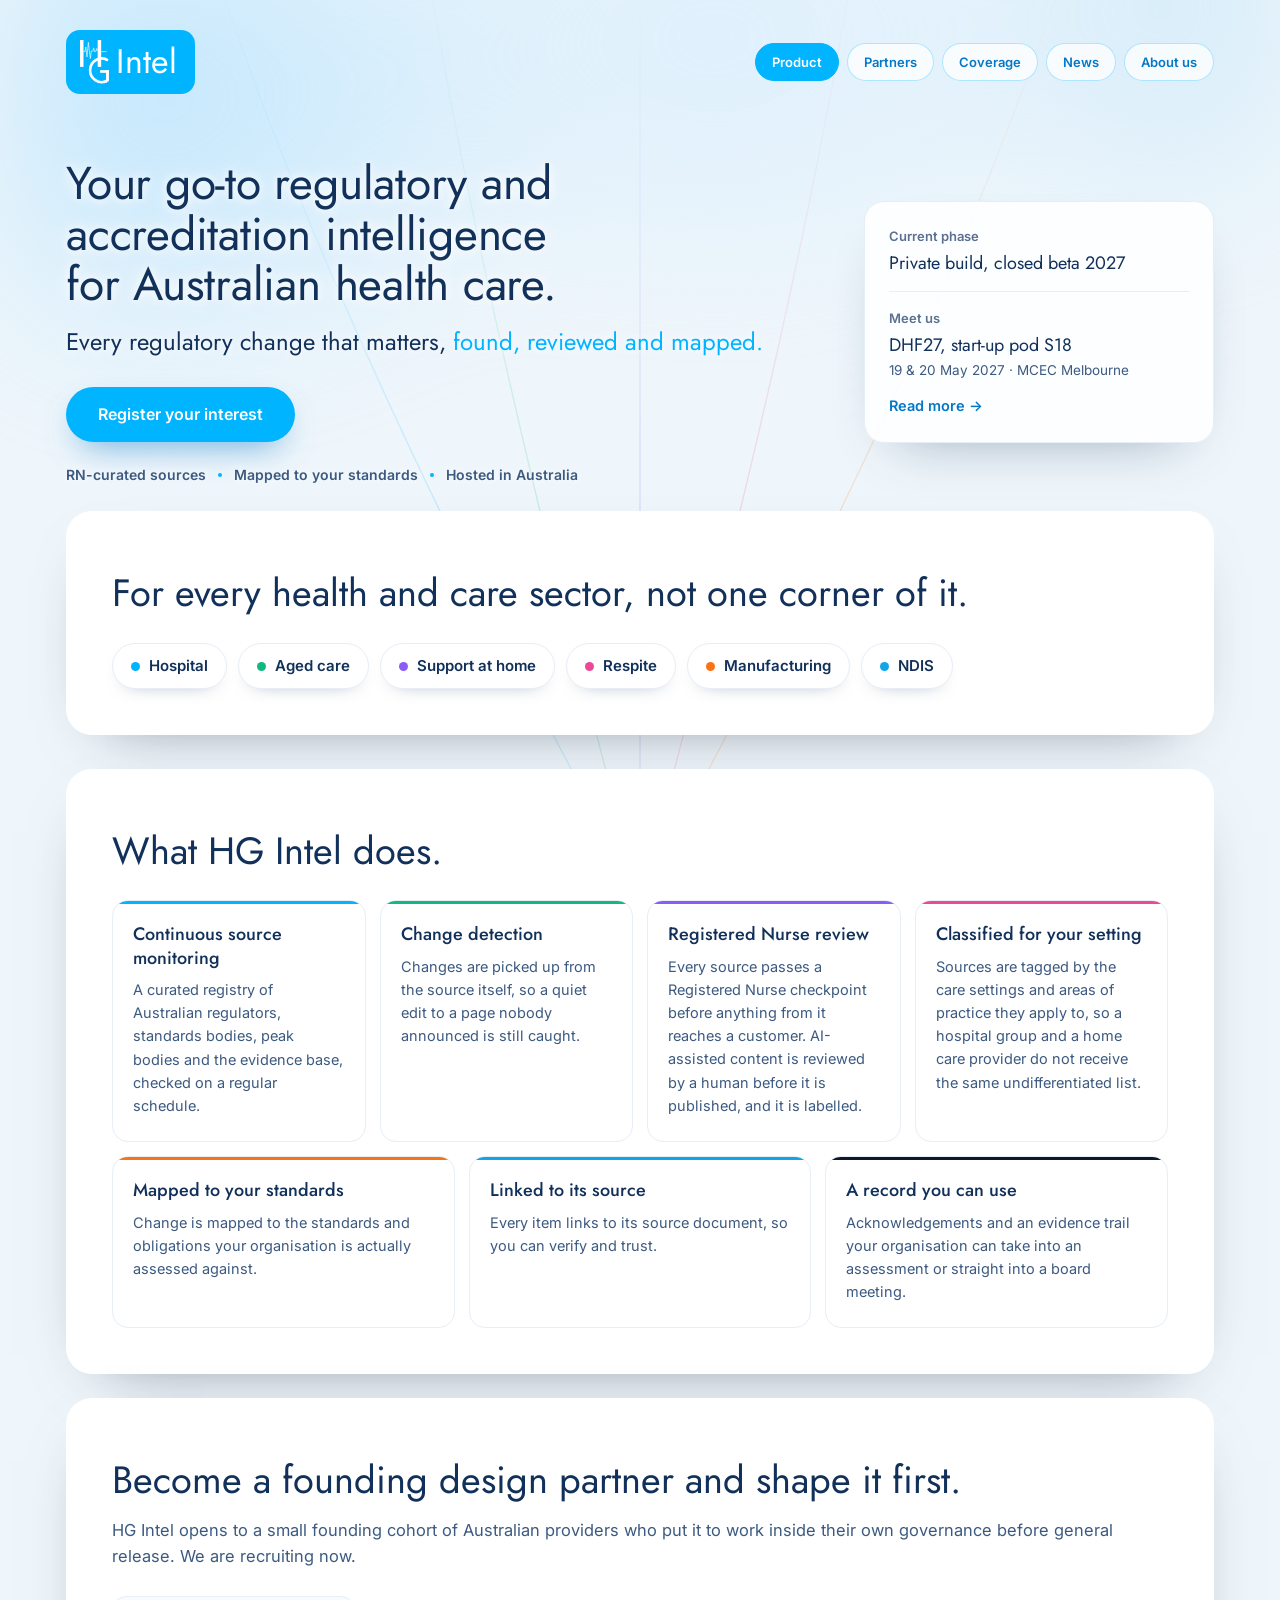
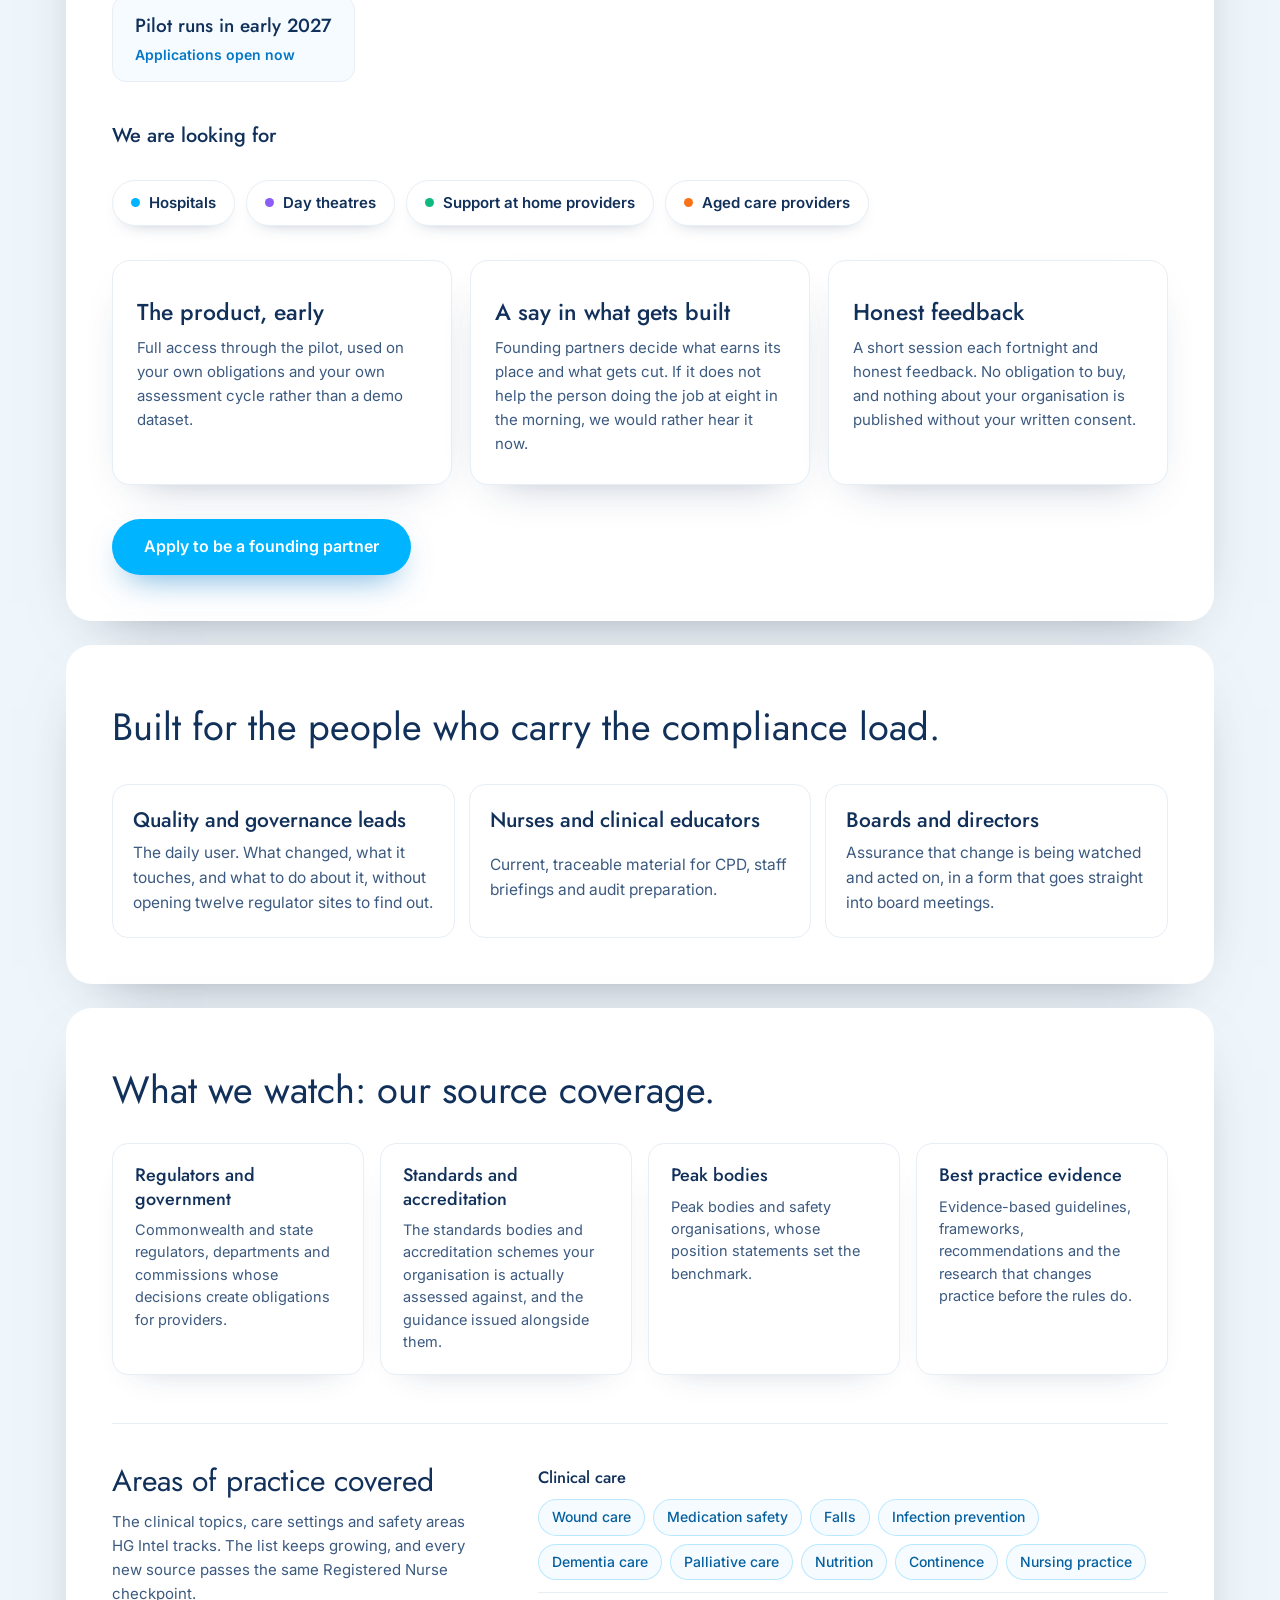
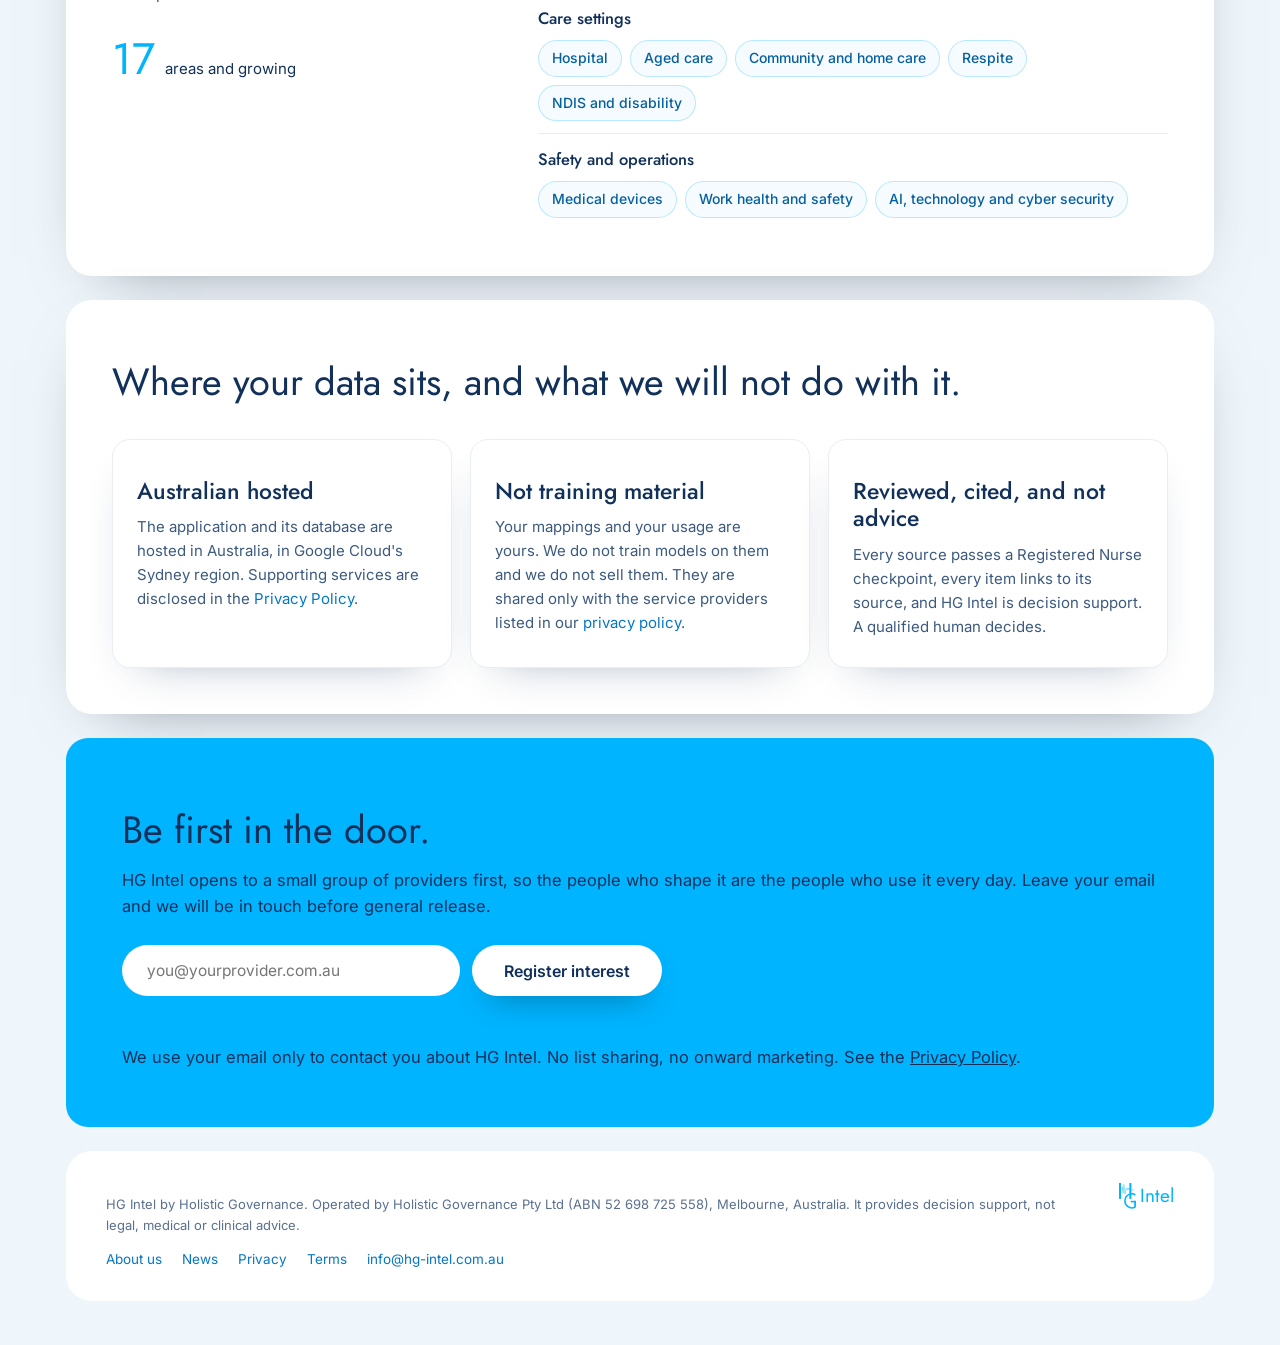
==== index.html @ 03b58302 "Privacy: add AI and automated decisions section" ====
<!DOCTYPE html>
<html lang="en-AU">
<head>
<meta charset="UTF-8" />
<meta name="viewport" content="width=device-width, initial-scale=1.0" />
<title>HG Intel: governance intelligence for health and care</title>
<meta name="description" content="Governance intelligence for Australian health and care providers: regulatory change from Registered Nurse-curated sources, mapped to your standards." />
<link rel="canonical" href="https://hg-intel.com.au/" />
<meta property="og:type" content="website" />
<meta property="og:site_name" content="HG Intel" />
<meta property="og:title" content="HG Intel: governance intelligence for health and care" />
<meta property="og:description" content="Governance intelligence for Australian health and care providers: regulatory change from Registered Nurse-curated sources, mapped to your standards." />
<meta property="og:url" content="https://hg-intel.com.au/" />
<meta property="og:image" content="https://hg-intel.com.au/og-image.jpg" />
<meta property="og:image:width" content="1200" />
<meta property="og:image:height" content="630" />
<meta property="og:image:alt" content="HG Intel: every regulatory change that matters, found, reviewed and mapped." />
<meta name="twitter:card" content="summary_large_image" />
<meta name="theme-color" content="#0577C7" />
<link rel="apple-touch-icon" href="apple-touch-icon.png" />
<script type="application/ld+json">{"@context": "https://schema.org", "@type": "Organization", "name": "HG Intel", "legalName": "Holistic Governance Pty Ltd", "url": "https://hg-intel.com.au/", "logo": "https://hg-intel.com.au/apple-touch-icon.png", "email": "info@hg-intel.com.au", "foundingDate": "2026", "founder": {"@type": "Person", "name": "Naomi Alefelder"}, "address": {"@type": "PostalAddress", "addressLocality": "Melbourne", "addressRegion": "VIC", "addressCountry": "AU"}, "taxID": "52 698 725 558", "description": "Governance intelligence platform for Australian health and care providers."}</script>
<link rel="icon" href="favicon.svg" />
<link rel="preconnect" href="https://fonts.googleapis.com" />
<link rel="preconnect" href="https://fonts.gstatic.com" crossorigin />
<link href="https://fonts.googleapis.com/css2?family=Jost:wght@400;500;600&family=Inter:wght@400;500;600;700&display=swap" rel="stylesheet" />
<link rel="stylesheet" href="styles.css?v=202610231056" />
<style>
.bg{height:1150px}
.hero main{position:relative;isolation:isolate}
.pool{position:absolute;inset:-30px -70px -20px -70px;z-index:0;pointer-events:none;
  background:radial-gradient(58% 68% at 34% 52%,#fff 0%,rgba(255,255,255,.93) 46%,rgba(255,255,255,0) 80%)}
.hero main > *{position:relative;z-index:1}
.hero h1,.hero .subhead-hero,.hero .lead,.hero .trustline{text-shadow:0 0 8px #fff,0 0 20px #fff}

</style>
</head>
<body id="top">
<a class="skip" href="#main">Skip to content</a>
<div class="bg" aria-hidden="true"><svg viewBox="0 0 1000 1000" preserveAspectRatio="none" fill="none" stroke-width="1.4">
<path class="w" d="M 164 -40 C 248 250, 392 560, 500 780 C 608 980, 752 1000, 836 1060" stroke="url(#vd0)" vector-effect="non-scaling-stroke"/>
<path class="w" d="M 332 -40 C 374 250, 446 560, 500 780 C 554 980, 626 1000, 668 1060" stroke="url(#vd1)" vector-effect="non-scaling-stroke"/>
<path class="w" d="M 500 -40 C 500 250, 500 560, 500 780 C 500 980, 500 1000, 500 1060" stroke="url(#vd2)" vector-effect="non-scaling-stroke"/>
<path class="w" d="M 668 -40 C 626 250, 554 560, 500 780 C 446 980, 374 1000, 332 1060" stroke="url(#vd3)" vector-effect="non-scaling-stroke"/>
<path class="w" d="M 836 -40 C 752 250, 608 560, 500 780 C 392 980, 248 1000, 164 1060" stroke="url(#vd4)" vector-effect="non-scaling-stroke"/>
<defs>
<linearGradient id="vd0" x1="0" y1="0" x2="0" y2="1000" gradientUnits="userSpaceOnUse"><stop stop-color="#00B4FF" stop-opacity="0.04"/><stop offset="0.5" stop-color="#00B4FF" stop-opacity="0.4"/><stop offset="1" stop-color="#00B4FF" stop-opacity="0.04"/></linearGradient>
<linearGradient id="vd1" x1="0" y1="0" x2="0" y2="1000" gradientUnits="userSpaceOnUse"><stop stop-color="#10b981" stop-opacity="0.04"/><stop offset="0.5" stop-color="#10b981" stop-opacity="0.4"/><stop offset="1" stop-color="#10b981" stop-opacity="0.04"/></linearGradient>
<linearGradient id="vd2" x1="0" y1="0" x2="0" y2="1000" gradientUnits="userSpaceOnUse"><stop stop-color="#8b5cf6" stop-opacity="0.04"/><stop offset="0.5" stop-color="#8b5cf6" stop-opacity="0.4"/><stop offset="1" stop-color="#8b5cf6" stop-opacity="0.04"/></linearGradient>
<linearGradient id="vd3" x1="0" y1="0" x2="0" y2="1000" gradientUnits="userSpaceOnUse"><stop stop-color="#ec4899" stop-opacity="0.04"/><stop offset="0.5" stop-color="#ec4899" stop-opacity="0.4"/><stop offset="1" stop-color="#ec4899" stop-opacity="0.04"/></linearGradient>
<linearGradient id="vd4" x1="0" y1="0" x2="0" y2="1000" gradientUnits="userSpaceOnUse"><stop stop-color="#f97316" stop-opacity="0.04"/><stop offset="0.5" stop-color="#f97316" stop-opacity="0.4"/><stop offset="1" stop-color="#f97316" stop-opacity="0.04"/></linearGradient>
</defs>
</svg></div>
<div class="hero">
<div class="glow" aria-hidden="true"></div>
<div class="wrap">
<header class="topbar">
<a class="brand" href="/">
<span class="wordmark"><img class="mark" src="hg-mark-white.svg" alt="HG" /><span class="product">Intel</span></span>
</a>
<nav class="topnav">
<a href="/" class="here">Product</a>
<a href="#partners">Partners</a>
<a href="#coverage">Coverage</a>
<a href="news.html">News</a>
<a href="about.html">About us</a>
</nav>
</header>
<main id="main">
<div class="pool" aria-hidden="true"></div>
<div class="hsplit">
<div>
<h1>Your go-to regulatory and accreditation intelligence for Australian health care.</h1>
<p class="subhead-hero">Every regulatory change that matters, <span>found, reviewed and mapped.</span></p>
<div class="hrow"><a class="pill" href="#register">Register your interest</a></div>
<p class="trustline">RN-curated sources <i></i> Mapped to your standards <i></i> Hosted in Australia</p>
</div>
<aside class="status">
<p class="st-l">Current phase</p>
<p class="st-v">Private build, closed beta 2027</p>
<hr />
<p class="st-l">Meet us</p>
<p class="st-v">DHF27, start-up pod S18<br /><small>19 &amp; 20 May 2027 &middot; MCEC Melbourne</small></p>
<a class="dhf-link" href="news-dhf27.html" aria-label="Read more: meet us at DHF27">Read more &rarr;</a>
</aside>
</div>
</main>
</div>
</div>

<div class="wrap">


<section id="sectors">
<h2>For every health and care sector, not one corner of it.</h2>
<div class="chips">
<span class="chip"><i style="background:#00B4FF"></i>Hospital</span>
<span class="chip"><i style="background:#10b981"></i>Aged care</span>
<span class="chip"><i style="background:#8b5cf6"></i>Support at home</span>
<span class="chip"><i style="background:#ec4899"></i>Respite</span>
<span class="chip"><i style="background:#f97316"></i>Manufacturing</span>
<span class="chip"><i style="background:#0ea5e9"></i>NDIS</span>
</div>
</section>

<section id="capabilities">
<h2>What HG Intel does.</h2>
<ul class="feat plain">
<li>
<h3>Continuous source monitoring</h3>
<p>A curated registry of Australian regulators, standards bodies, peak bodies and the evidence base, checked on a regular schedule.</p>
</li>
<li>
<h3>Change detection</h3>
<p>Changes are picked up from the source itself, so a quiet edit to a page nobody announced is still caught.</p>
</li>
<li>
<h3>Registered Nurse review</h3>
<p>Every source passes a Registered Nurse checkpoint before anything from it reaches a customer. AI-assisted content is reviewed by a human before it is published, and it is labelled.</p>
</li>
<li>
<h3>Classified for your setting</h3>
<p>Sources are tagged by the care settings and areas of practice they apply to, so a hospital group and a home care provider do not receive the same undifferentiated list.</p>
</li>
<li>
<h3>Mapped to your standards</h3>
<p>Change is mapped to the standards and obligations your organisation is actually assessed against.</p>
</li>
<li>
<h3>Linked to its source</h3>
<p>Every item links to its source document, so you can verify and trust.</p>
</li>
<li>
<h3>A record you can use</h3>
<p>Acknowledgements and an evidence trail your organisation can take into an assessment or straight into a board meeting.</p>
</li>
</ul>
</section>

<section id="partners">
<h2>Become a founding design partner and shape it first.</h2>
<p class="sub">HG Intel opens to a small founding cohort of Australian providers who put it to work inside their own governance before general release. We are recruiting now.</p>

<p class="pilotwhen"><b>Pilot runs in early 2027</b><span>Applications open now</span></p>

<h3 class="subhead" style="margin-top:38px">We are looking for</h3>
<div class="chips">
<span class="chip"><i style="background:#00B4FF"></i>Hospitals</span>
<span class="chip"><i style="background:#8b5cf6"></i>Day theatres</span>
<span class="chip"><i style="background:#10b981"></i>Support at home providers</span>
<span class="chip"><i style="background:#f97316"></i>Aged care providers</span>
</div>

<div class="cards" style="margin-top:34px">
<div class="card">
<h3>The product, early</h3>
<p>Full access through the pilot, used on your own obligations and your own assessment cycle rather than a demo dataset.</p>
</div>
<div class="card">
<h3>A say in what gets built</h3>
<p>Founding partners decide what earns its place and what gets cut. If it does not help the person doing the job at eight in the morning, we would rather hear it now.</p>
</div>
<div class="card">
<h3>Honest feedback</h3>
<p>A short session each fortnight and honest feedback. No obligation to buy, and nothing about your organisation is published without your written consent.</p>
</div>
</div>

<div class="cta" style="margin-top:34px">
<a class="pill" href="#register">Apply to be a founding partner</a>
</div>
</section>

<section id="who">
<h2>Built for the people who carry the compliance load.</h2>
<div class="rows">
<div class="row">
<h3>Quality and governance leads</h3>
<p>The daily user. What changed, what it touches, and what to do about it, without opening twelve regulator sites to find out.</p>
</div>
<div class="row">
<h3>Nurses and clinical educators</h3>
<p>Current, traceable material for CPD, staff briefings and audit preparation.</p>
</div>
<div class="row">
<h3>Boards and directors</h3>
<p>Assurance that change is being watched and acted on, in a form that goes straight into board meetings.</p>
</div>
</div>
</section>

<section id="coverage">
<h2>What we watch: our source coverage.</h2>
<div class="srcs">
<div class="src">
<h3>Regulators and government</h3>
<p>Commonwealth and state regulators, departments and commissions whose decisions create obligations for providers.</p>
</div>
<div class="src">
<h3>Standards and accreditation</h3>
<p>The standards bodies and accreditation schemes your organisation is actually assessed against, and the guidance issued alongside them.</p>
</div>
<div class="src">
<h3>Peak bodies</h3>
<p>Peak bodies and safety organisations, whose position statements set the benchmark.</p>
</div>
<div class="src">
<h3>Best practice evidence</h3>
<p>Evidence-based guidelines, frameworks, recommendations and the research that changes practice before the rules do.</p>
</div>
</div>
<div class="ap">
<div class="ap-l">
<h3 class="ap-h">Areas of practice covered</h3>
<p>The clinical topics, care settings and safety areas HG Intel tracks. The list keeps growing, and every new source passes the same Registered Nurse checkpoint.</p>
<p class="ap-n"><b>17</b> areas and growing</p>
</div>
<div class="ap-r">
<div class="ap-grp"><p class="ap-lab">Clinical care</p><div class="ap-cl"><span>Wound care</span><span>Medication safety</span><span>Falls</span><span>Infection prevention</span><span>Dementia care</span><span>Palliative care</span><span>Nutrition</span><span>Continence</span><span>Nursing practice</span></div></div>
<div class="ap-grp"><p class="ap-lab">Care settings</p><div class="ap-cl"><span>Hospital</span><span>Aged care</span><span>Community and home care</span><span>Respite</span><span>NDIS and disability</span></div></div>
<div class="ap-grp"><p class="ap-lab">Safety and operations</p><div class="ap-cl"><span>Medical devices</span><span>Work health and safety</span><span>AI, technology and cyber security</span></div></div>
</div>
</div>
</section>

<section id="security">
<h2>Where your data sits, and what we will not do with it.</h2>
<div class="cards">
<div class="card">
<h3>Australian hosted</h3>
<p>The application and its database are hosted in Australia, in Google Cloud's Sydney region. Supporting services are disclosed in the <a href="privacy.html">Privacy Policy</a>.</p>
</div>
<div class="card">
<h3>Not training material</h3>
<p>Your mappings and your usage are yours. We do not train models on them and we do not sell them. They are shared only with the service providers listed in our <a href="privacy.html">privacy policy</a>.</p>
</div>
<div class="card">
<h3>Reviewed, cited, and not advice</h3>
<p>Every source passes a Registered Nurse checkpoint, every item links to its source, and HG Intel is decision support. A qualified human decides.</p>
</div>
</div>
</section>

<section id="register">
<div class="close">
<h2>Be first in the door.</h2>
<p>HG Intel opens to a small group of providers first, so the people who shape it are the people who use it every day. Leave your email and we will be in touch before general release.</p>
<form class="signup" onsubmit="registerInterest(event)">
<label for="email" style="position:absolute;width:1px;height:1px;overflow:hidden;clip:rect(0 0 0 0)">Email address</label>
<input id="email" name="email" type="email" required placeholder="you@yourprovider.com.au" autocomplete="email" />
<button type="submit">Register interest</button>
</form>
<p class="formmsg" id="formmsg" role="status"></p>
<p class="formnote">We use your email only to contact you about HG Intel. No list sharing, no onward marketing. See the <a href="privacy.html">Privacy Policy</a>.</p>
</div>
</section>

<footer>
<span class="disclaimer">
HG Intel by Holistic Governance. Operated by Holistic Governance Pty Ltd (ABN 52 698 725 558), Melbourne, Australia.
It provides decision support, not legal, medical or clinical advice.
<span class="flinks">
<a href="about.html">About us</a>
<a href="news.html">News</a>
<a href="privacy.html">Privacy</a>
<a href="terms.html">Terms</a>
<a href="mailto:info@hg-intel.com.au?subject=HG%20Intel%20enquiry">info@hg-intel.com.au</a>
</span>
</span>
<span class="sig"><img src="hg-mark.svg" alt="HG" /><span>Intel</span></span>
</footer>
</div>

<script>
function registerInterest(e){
  e.preventDefault();
  var form = e.target;
  var btn = form.querySelector('button');
  var msg = document.getElementById('formmsg');
  var email = document.getElementById('email').value.trim();
  btn.disabled = true;
  msg.textContent = 'Sending...';
  fetch('https://app.hg-au.com/api/subscribe', {
    method: 'POST',
    headers: { 'Content-Type': 'application/json' },
    body: JSON.stringify({ email: email, source: 'hg-intel' })
  }).then(function(res){
    if (!res.ok) { throw new Error(res.status); }
    msg.textContent = 'Thanks. We will be in touch before general release.';
    form.reset();
  }).catch(function(){
    msg.innerHTML = 'That did not go through. Please email ' +
      '<a href="mailto:info@hg-intel.com.au?subject=HG%20Intel">info@hg-intel.com.au</a> and we will add you.';
  }).then(function(){
    btn.disabled = false;
  });
}
</script>
<a class="totop" href="#top" aria-label="Back to top"><svg viewBox="0 0 24 24" width="20" height="20" aria-hidden="true"><path d="M6 15l6-6 6 6" fill="none" stroke="currentColor" stroke-width="2.4" stroke-linecap="round" stroke-linejoin="round"/></svg></a>
<script>
(function(){var b=document.querySelector('.totop');if(!b)return;
function t(){b.classList.toggle('show',window.scrollY>600)}
window.addEventListener('scroll',t,{passive:true});t();
b.addEventListener('click',function(e){e.preventDefault();window.scrollTo({top:0,behavior:'smooth'})});})();
</script>
</body>
</html>
---- styles.css ----
:root{
    --ink:#11305A;          /* deep navy, body + headline ink */
    --bright:#00B4FF;       /* HG Intel blue */
    --cyber:#0577C7;        /* darker accent for links and gradients */
    --accent-text:#0577C7;  /* functional small text */
    --body:#3c5a80;         /* muted navy body */
    --soft:#5a7090;         /* labels */
    --line:#e7eef6;
    --wash:#f6fbff;
    --display:'Jost',-apple-system,'Segoe UI',sans-serif;
    --sans:'Inter',-apple-system,BlinkMacSystemFont,'Segoe UI',Roboto,sans-serif;
  }
  *{box-sizing:border-box;margin:0;padding:0}
  html{-webkit-font-smoothing:antialiased;text-rendering:optimizeLegibility;overflow-x:hidden;scroll-behavior:smooth}
  body{position:relative;font-family:var(--sans);color:var(--ink);background:#fff;line-height:1.6;overflow-x:hidden}
  img{max-width:100%}
  a{color:var(--cyber);text-decoration:none}
  a:hover{text-decoration:underline}

  /* ---- backdrop ---- */
  .glow{position:absolute;left:0;right:0;top:-220px;height:760px;filter:blur(74px);opacity:.5;
    pointer-events:none;z-index:0;
    background:
      radial-gradient(ellipse 52% 62% at 12% 42%,#8fd6ff,transparent 66%),
      radial-gradient(ellipse 52% 58% at 56% 34%,#c8e8ff,transparent 66%),
      radial-gradient(ellipse 40% 52% at 96% 30%,#aeddf7,transparent 66%)}
  /* page-level backdrop: sits behind every section, never on top of a card */
  .bg{position:absolute;top:0;left:0;width:100%;height:1150px;z-index:0;pointer-events:none;overflow:hidden}
  .bg svg{width:100%;height:100%;display:block}
  .bg path.w{stroke-dasharray:2600;stroke-dashoffset:2600;animation:draw 2s cubic-bezier(.4,0,.2,1) forwards}
  .bg path.w:nth-of-type(1){animation-delay:.05s}
  .bg path.w:nth-of-type(2){animation-delay:.2s}
  .bg path.w:nth-of-type(3){animation-delay:.35s}
  .bg path.w:nth-of-type(4){animation-delay:.12s}
  .bg path.w:nth-of-type(5){animation-delay:.28s}
  @keyframes draw{to{stroke-dashoffset:0}}
  @media(prefers-reduced-motion:reduce){ .bg path.w{animation:none;stroke-dashoffset:0} }
  @media(max-width:820px){ .bg{height:1400px} }
  @media(max-width:560px){ .bg{height:1600px} }

  .wrap{position:relative;z-index:1;width:100%;max-width:1180px;margin:0 auto;padding:0 clamp(20px,5vw,56px)}
  .hero{position:relative;z-index:auto}

  /* ---- top bar ---- */
  .topbar{display:flex;align-items:center;justify-content:space-between;gap:14px;flex-wrap:wrap;padding:30px 0 0}
  .brand{display:inline-flex;flex-direction:column;align-items:flex-start;gap:1px;text-decoration:none;
    background:var(--bright);border-radius:14px;padding:10px 18px 10px 14px}
  .brand:hover{text-decoration:none}
  .brand .wordmark{display:flex;align-items:center;gap:7px}
  .brand .mark{height:50px;width:auto;display:block}
  .brand .product{font-family:var(--display);font-weight:400;font-size:40px;line-height:1;
    letter-spacing:.005em;color:#fff}
  .brand .by{font-size:9.5px;font-weight:600;letter-spacing:.16em;text-transform:uppercase;
    color:var(--ink);margin-top:3px}
  .topcta{font-size:11.5px;font-weight:600;letter-spacing:.14em;text-transform:uppercase;
    color:#05609F;background:#eaf7fd;padding:9px 16px;border-radius:999px;white-space:nowrap}

  /* ---- hero ---- */
  main{position:relative;z-index:1}
  h1{font-family:var(--display);font-weight:400;line-height:1.1;letter-spacing:-.005em;
    font-size:clamp(32px,5vw,58px);margin:26px 0 0;max-width:20ch;text-wrap:balance}
  h1 span{color:var(--bright)}
  @media(min-width:561px){h1.wide,.hero h1.wide{max-width:none}}
  .lead{font-size:clamp(17px,2.1vw,21px);color:var(--body);margin:24px 0 0;line-height:1.6}
  .lead strong{color:var(--ink);font-weight:600}

  .cta{margin-top:34px;display:flex;flex-wrap:wrap;align-items:center;gap:14px}
  .pill{display:inline-flex;align-items:center;gap:10px;font-weight:600;font-size:16px;color:#fff;
    background:var(--bright);padding:15px 32px;border-radius:999px;
    box-shadow:0 14px 34px -14px rgba(5,119,199,.7);transition:background .15s ease,transform .15s ease}
  .pill:hover{background:var(--accent-text);transform:translateY(-1px);text-decoration:none}
  .pill:focus-visible{outline:3px solid var(--cyber);outline-offset:3px}
  .ghost{display:inline-flex;align-items:center;font-weight:600;font-size:15px;color:var(--accent-text);
    background:#fff;border:1.5px solid rgba(4,153,217,.45);padding:14px 28px;border-radius:999px;
    transition:border-color .15s ease,transform .15s ease}
  .ghost:hover{border-color:var(--accent-text);transform:translateY(-1px);text-decoration:none}
  .ghost:focus-visible{outline:3px solid var(--cyber);outline-offset:3px}

  .trust{display:flex;flex-wrap:wrap;align-items:center;gap:6px;margin-top:30px;font-size:13.5px;color:var(--soft)}
  .trust span{display:inline-flex;align-items:center}
  .trust span:not(:first-child)::before{content:"·";margin:0 11px;color:#c3d4e6}
  .trust .strong{color:var(--ink);font-weight:600}

  /* ---- sections ---- */
  section{padding:clamp(56px,7vw,92px) 0 0}
  h2{font-family:var(--display);font-weight:400;font-size:clamp(26px,3.4vw,38px);line-height:1.18;
    margin:14px 0 0;text-wrap:balance}
  .sub{font-size:16.5px;color:var(--body);margin-top:14px}

  .cards{display:grid;grid-template-columns:repeat(auto-fit,minmax(260px,1fr));gap:18px;margin-top:34px}
  .card{background:#fff;border:1px solid var(--line);border-radius:18px;padding:26px 24px 28px;min-width:0;
    box-shadow:0 18px 44px -28px rgba(17,48,90,.42)}
  .card h3{font-family:var(--display);font-weight:500;font-size:23px;color:var(--ink);line-height:1.2;margin-top:12px}
  .card p{font-size:15px;color:var(--body);margin-top:10px;line-height:1.6}

  /* who it is for */
  .rows{margin-top:34px;border-top:1px solid var(--line)}
  .row{display:grid;grid-template-columns:minmax(200px,1fr) 2fr;gap:8px 40px;
    padding:24px 0;border-bottom:1px solid var(--line)}
  .row h3{font-family:var(--display);font-weight:500;font-size:21px;color:var(--ink);line-height:1.25}
  .row p{font-size:15.5px;color:var(--body)}
  @media(max-width:700px){.row{grid-template-columns:1fr;gap:6px}}

  /* sectors */
  .chips{display:flex;flex-wrap:wrap;gap:11px;margin-top:28px}
  .chip{display:inline-flex;align-items:center;gap:9px;font-size:15px;font-weight:600;color:var(--ink);
    background:#fff;border:1px solid var(--line);border-radius:999px;padding:10px 18px;
    box-shadow:0 8px 18px -14px rgba(17,48,90,.5)}
  .chip i{width:9px;height:9px;border-radius:50%;flex:none}

  /* coverage panel */
  .panel{margin-top:34px;background:var(--wash);border:1px solid var(--line);border-radius:22px;
    padding:clamp(24px,4vw,40px)}
  .stats{display:flex;flex-wrap:wrap;gap:34px 56px}
  .stat .n{font-family:var(--display);font-weight:400;font-size:clamp(38px,5vw,52px);color:var(--bright);line-height:1}
  .stat .l{font-size:13.5px;color:var(--soft);margin-top:6px;max-width:22ch}
  .cov{display:grid;grid-template-columns:repeat(auto-fit,minmax(168px,1fr));gap:10px 24px;margin-top:30px;
    padding-top:26px;border-top:1px solid #dcebf7}
  .cov div{display:flex;justify-content:space-between;gap:12px;font-size:14.5px;color:var(--body);
    padding:5px 0;border-bottom:1px dotted #dcebf7}
  .cov b{color:var(--ink);font-weight:600}
  .note{font-size:13px;color:var(--soft);margin-top:20px;line-height:1.6}

  /* limits */
  .limits{margin-top:30px;display:grid;grid-template-columns:repeat(auto-fit,minmax(280px,1fr));gap:14px 34px}
  .limits li{list-style:none;font-size:15.5px;color:var(--body);padding-left:26px;position:relative;line-height:1.55}
  .limits li::before{content:"";position:absolute;left:0;top:9px;width:12px;height:2px;border-radius:2px;background:var(--bright)}
  .limits b{color:var(--ink);font-weight:600}

  /* closing CTA */
  /* Solid HG Intel blue. Text is navy, not white: white on #00B4FF is 2.3:1 and fails WCAG AA;
     --ink on --bright is 5.6:1. */
  .close{margin:0;background:var(--bright);
    border-radius:26px;padding:clamp(32px,5vw,56px);color:var(--ink)}
  .close h2{color:var(--ink)}
  .close p{font-size:16.5px;color:var(--ink);margin-top:14px}
  .close .pill{background:#fff;color:var(--ink);box-shadow:0 14px 34px -16px rgba(0,0,0,.45)}
  .close .pill:hover{background:#eaf7fd}
  .close .ghost{background:transparent;color:var(--ink);border-color:rgba(17,48,90,.55)}
  .close .ghost:hover{border-color:var(--ink)}
  .close .signup button{color:var(--ink)}
  .close .signup input:focus-visible{outline-color:var(--ink)}
  .close .formnote,.close .formnote a,.close .formmsg{color:var(--ink)}

  footer{margin-top:clamp(48px,6vw,72px);padding:30px 0 44px;border-top:1px solid var(--line);
    display:flex;flex-wrap:wrap;gap:14px 28px;align-items:baseline;justify-content:space-between}
  footer .disclaimer{flex:1;min-width:0;font-size:13px;color:var(--soft);line-height:1.6}
  footer .sig{display:inline-flex;align-items:center;gap:4px;font-family:var(--display);
    font-size:19px;color:var(--ink);white-space:nowrap}
  footer .sig img{height:26px;width:auto;display:block}
  footer .sig span{color:var(--bright)}

  @media(max-width:560px){
    .brand .mark{height:40px}
    .brand .product{font-size:32px}
    .brand .by{font-size:8.5px;letter-spacing:.13em}
    .pill,.ghost{width:100%;justify-content:center}
  }

  /* ================= additions for the multi-page site ================= */

  /* top navigation */
  .topnav{display:flex;align-items:center;gap:26px;flex-wrap:wrap}
  .topnav a{font-size:14.5px;font-weight:600;color:var(--body)}
  .topnav a:hover{color:var(--cyber);text-decoration:none}
  .topnav a.here{color:var(--accent-text)}
  @media(max-width:1320px){
    .wrap{padding:0 clamp(20px,3.2vw,36px)}
    .topnav{gap:14px}
    .topnav a{font-size:13px}
    .brand .mark{height:44px}
    .brand .product{font-size:34px}
    .topcta{font-size:10px;padding:7px 12px;letter-spacing:.1em}
  }
  @media(max-width:620px){.topnav{gap:16px;width:100%;order:3}}


  /* feature list with build-status badges */
  .feat{margin-top:32px;border-top:1px solid var(--line)}
  .feat li{list-style:none;display:grid;grid-template-columns:minmax(210px,1fr) 2.1fr auto;
    gap:8px 32px;align-items:baseline;padding:20px 0;border-bottom:1px solid var(--line)}
  .feat h3{font-family:var(--display);font-weight:500;font-size:19px;color:var(--ink);line-height:1.3}
  .feat p{font-size:15px;color:var(--body);line-height:1.6}
  .badge{font-size:11px;font-weight:700;letter-spacing:.13em;text-transform:uppercase;
    padding:6px 13px;border-radius:999px;white-space:nowrap}
  .badge.built{color:#0b6b4f;background:#dcf6ec}
  .badge.build{color:#8a5a00;background:#fdf0d6}
  @media(max-width:780px){
    .feat li{grid-template-columns:1fr;gap:6px}
    .badge{justify-self:start;margin-top:6px}
  }

  /* waitlist form */
  .signup{display:flex;flex-wrap:wrap;gap:12px;margin-top:26px;max-width:540px}
  .signup input{flex:1;min-width:230px;font-family:var(--sans);font-size:15.5px;color:var(--ink);
    background:#fff;border:1.5px solid rgba(255,255,255,.75);border-radius:999px;padding:15px 24px;outline:none}
  .signup input:focus-visible{outline:3px solid #fff;outline-offset:2px}
  .signup button{font-family:var(--sans);font-weight:600;font-size:16px;color:var(--cyber);background:#fff;
    border:none;border-radius:999px;padding:15px 32px;cursor:pointer;
    box-shadow:0 14px 34px -16px rgba(0,0,0,.45);transition:background .15s ease,transform .15s ease}
  .signup button:hover{background:#eaf7fd;transform:translateY(-1px)}
  .formnote{font-size:13px;color:rgba(255,255,255,.85);margin-top:14px;line-height:1.6}
  .formnote a{color:#fff;text-decoration:underline}
  .formmsg{margin-top:14px;font-size:15px;font-weight:600;color:#fff;min-height:1.2em}

  /* team */
  .team{margin-top:34px;display:grid;grid-template-columns:200px 1fr;gap:32px 40px;align-items:start}
  .portrait{width:200px;height:230px;border-radius:20px;overflow:hidden;margin:0;
    background:var(--wash);border:1px solid var(--line);box-shadow:0 18px 44px -26px rgba(17,48,90,.5)}
  .portrait img{width:100%;height:100%;object-fit:cover;object-position:50% 22%;display:block}
  .who h3{font-family:var(--display);font-weight:500;font-size:30px;color:var(--ink);line-height:1.15}
  .who .role{font-size:16px;font-weight:600;color:var(--accent-text);margin-top:8px}
  .who p{font-size:16px;color:var(--body);margin-top:18px;line-height:1.65}
  .who .links{display:flex;flex-wrap:wrap;gap:12px;margin-top:22px}
  @media(max-width:700px){.team{grid-template-columns:1fr}.portrait{width:100%;max-width:220px}}

  /* credential columns */
  .creds{display:grid;grid-template-columns:repeat(auto-fit,minmax(230px,1fr));gap:26px 40px;margin-top:38px;
    padding-top:32px;border-top:1px solid var(--line)}
  .creds h4{font-family:var(--display);font-size:19px;font-weight:500;color:var(--ink)}
  .creds li{list-style:none;font-size:15px;color:var(--body);margin-top:11px;padding-left:18px;position:relative;line-height:1.5}
  .creds li::before{content:"";position:absolute;left:0;top:9px;width:7px;height:2px;border-radius:2px;background:var(--bright)}

  /* company facts */
  /* separate tiles, so a part-filled last row leaves nothing behind */
  .facts{margin-top:28px;display:grid;grid-template-columns:repeat(auto-fit,minmax(208px,1fr));
    gap:12px;background:none;border:none}
  .fact{background:var(--wash);border:1px solid var(--line);border-radius:14px;padding:18px 20px 20px;
    display:flex;flex-direction:column;gap:7px}
  .fact dt{font-size:13.5px;font-weight:600;color:var(--soft)}
  .fact dd{font-size:15.5px;font-weight:500;color:var(--ink);margin:0;line-height:1.45}
  .fact dd a{font-weight:500}
  #company .note{margin-top:22px;font-size:13.5px}

  /* plain prose, for the privacy notice */
  .prose{max-width:none}
  .prose h2,.prose h3{font-family:var(--display);font-weight:500;font-size:22px;color:var(--ink);margin-top:34px}
  .prose p{font-size:16px;color:var(--body);margin-top:14px;line-height:1.7}
  .prose li{font-size:16px;color:var(--body);margin-top:10px;margin-left:22px;line-height:1.65}
  .prose .table{overflow-x:auto;margin-top:14px}
  .prose table{border-collapse:collapse;width:100%;font-size:15px;color:var(--body)}
  .prose th,.prose td{text-align:left;vertical-align:top;padding:9px 12px;border-bottom:1px solid var(--line);line-height:1.55}
  .prose th{color:var(--ink);font-weight:600}
  .prose p.note{max-width:none;font-size:15px;color:var(--ink);background:var(--wash);border-left:3px solid var(--bright);padding:12px 16px;margin-top:16px}

  footer .flinks{display:flex;flex-wrap:wrap;gap:8px 20px;margin-top:14px;font-size:13.5px}

  .badge.planned{color:#4a4a8a;background:#e8e8f7}

  /* source categories */
  .srcs{display:grid;grid-template-columns:repeat(auto-fit,minmax(250px,1fr));gap:16px;margin-top:30px}
  .src{background:#fff;border:1px solid var(--line);border-radius:16px;padding:20px 22px;
    box-shadow:0 14px 34px -28px rgba(17,48,90,.42)}
  .src h3{font-family:var(--display);font-weight:500;font-size:18px;color:var(--ink);line-height:1.3}
  .src p{font-size:14.5px;color:var(--body);margin-top:8px;line-height:1.55}
  .areas{display:flex;flex-wrap:wrap;gap:9px;margin-top:22px}
  .area{font-size:14px;color:var(--body);background:#fff;border:1px solid var(--line);
    border-radius:999px;padding:8px 16px}

  /* ================= news ================= */
  .newsbanner{position:relative;overflow:hidden;border-radius:22px;margin-top:34px;
    background:linear-gradient(135deg,#0A4D8C 0%,#0577C7 46%,#00B4FF 100%);
    padding:clamp(28px,4.4vw,52px);display:grid;grid-template-columns:1.35fr .9fr;
    gap:clamp(20px,3vw,44px);align-items:center;min-height:300px}
  .newsbanner .bsvg{position:absolute;inset:0;width:100%;height:100%;pointer-events:none;opacity:.55}
  .newsbanner .bl,.newsbanner .br{position:relative;z-index:1}
  .newsbanner .when{font-family:var(--sans);font-size:12.5px;font-weight:600;letter-spacing:.2em;
    text-transform:uppercase;color:rgba(255,255,255,.9)}
  .newsbanner .meet{font-family:var(--display);font-weight:500;line-height:1.02;letter-spacing:-.01em;
    font-size:clamp(34px,5.6vw,66px);color:#fff;margin-top:14px}
  .newsbanner .meet em{font-style:normal;color:#BDE9FF}
  .newsbanner .join{display:inline-flex;margin-top:24px;background:#fff;color:var(--cyber);
    font-weight:700;font-size:15px;letter-spacing:.02em;padding:13px 30px;border-radius:999px}
  .newsbanner .join:hover{background:#eaf7fd;text-decoration:none}
  .newsbanner .card{background:#fff;border-radius:20px;padding:30px 26px;text-align:center;
    box-shadow:0 22px 60px -22px rgba(10,40,80,.6)}
  .newsbanner .card .lk{display:flex;align-items:center;justify-content:center;gap:7px}
  .newsbanner .card .lk img{height:46px;width:auto}
  .newsbanner .card .lk b{font-family:var(--display);font-weight:400;font-size:38px;line-height:1;color:var(--bright)}
  .newsbanner .card .sub{font-size:10px;font-weight:600;letter-spacing:.16em;text-transform:uppercase;
    color:var(--soft);margin-top:8px}
  .newsbanner .stand{margin-top:14px;text-align:center;color:#fff;font-weight:600;font-size:15px}
  .newsbanner .stand small{display:block;font-weight:500;font-size:12.5px;color:rgba(255,255,255,.75);margin-top:3px}
  @media(max-width:760px){
    .newsbanner{grid-template-columns:1fr}
    .newsbanner .br{max-width:300px}
  }

  .article{margin-top:40px}
  .article h2{font-family:var(--display);font-weight:400;font-size:clamp(28px,3.8vw,42px);
    line-height:1.14;color:var(--ink)}
  .article .stamp{display:inline-flex;align-items:center;gap:9px;margin-top:18px;font-size:12.5px;
    font-weight:700;letter-spacing:.14em;text-transform:uppercase;color:var(--accent-text)}
  .article .stamp i{width:13px;height:13px;border-radius:3px;background:var(--bright);display:inline-block}
  .article p{font-size:17px;color:var(--body);line-height:1.75;margin-top:20px}
  .article p strong{color:var(--ink);font-weight:600}
  .article .ph{display:inline-block;background:#fdf0d6;color:#8a5a00;border-radius:6px;
    padding:1px 8px;font-size:13.5px;font-weight:700}

  .newsmeta{display:flex;flex-wrap:wrap;gap:10px;margin-top:28px}
  .newsmeta span{display:inline-flex;align-items:center;gap:8px;font-size:14px;color:var(--body);
    background:#fff;border:1px solid var(--line);border-radius:999px;padding:9px 17px}
  .newsmeta b{color:var(--ink);font-weight:600}

  /* ---- news listing cards ---- */
  .newsgrid{margin-top:38px;display:grid;gap:26px}
  .newscard{background:#fff;border:1px solid var(--line);border-radius:18px;overflow:hidden;
    box-shadow:0 18px 50px -26px rgba(17,48,90,.4)}
  .newscard .shot{position:relative;overflow:hidden;
    background:linear-gradient(135deg,#0A4D8C 0%,#0577C7 46%,#00B4FF 100%);
    padding:clamp(26px,4vw,42px);display:grid;grid-template-columns:1.3fr .85fr;
    gap:clamp(16px,3vw,34px);align-items:center;min-height:270px}
  .newscard .shot .bsvg{position:absolute;inset:0;width:100%;height:100%;pointer-events:none;opacity:.55}
  .newscard .shot .bl,.newscard .shot .br{position:relative;z-index:1}
  .newscard .shot .when{font-size:11.5px;font-weight:600;letter-spacing:.2em;text-transform:uppercase;
    color:rgba(255,255,255,.9)}
  .newscard .shot .meet{font-family:var(--display);font-weight:500;line-height:1.03;
    font-size:clamp(30px,4.6vw,52px);color:#fff;margin-top:12px}
  .newscard .shot .meet em{font-style:normal;color:#BDE9FF}
  .newscard .shot .zone{display:inline-block;margin-top:18px;background:rgba(255,255,255,.16);
    border:1px solid rgba(255,255,255,.45);color:#fff;font-size:12px;font-weight:700;
    letter-spacing:.12em;text-transform:uppercase;padding:8px 16px;border-radius:999px}
  .newscard .shot .card{background:#fff;border-radius:18px;padding:24px 20px;text-align:center;
    box-shadow:0 20px 50px -20px rgba(10,40,80,.6)}
  .newscard .shot .card .lk{display:flex;align-items:center;justify-content:center;gap:6px}
  .newscard .shot .card .lk img{height:40px;width:auto}
  .newscard .shot .card .lk b{font-family:var(--display);font-weight:400;font-size:33px;line-height:1;color:var(--bright)}
  .newscard .shot .card .sub{font-size:9px;font-weight:600;letter-spacing:.16em;text-transform:uppercase;
    color:var(--soft);margin-top:7px}
  .newscard .shot .stand{margin-top:12px;text-align:center;color:#fff;font-weight:600;font-size:14px}
  .newscard .shot .stand small{display:block;font-weight:500;font-size:11.5px;color:rgba(255,255,255,.75);margin-top:2px}
  .newscard .body{padding:clamp(24px,3.2vw,34px)}
  .newscard h2{font-family:var(--sans);font-weight:700;font-size:clamp(21px,2.6vw,27px);
    line-height:1.25;color:var(--ink);letter-spacing:-.01em}
  .newscard .dek{font-size:17px;color:var(--body);line-height:1.6;margin-top:14px}
  .newscard .more{display:inline-flex;align-items:center;gap:16px;margin-top:24px;
    font-size:14px;font-weight:700;letter-spacing:.1em;text-transform:uppercase;color:var(--ink)}
  .newscard .more:hover{color:var(--cyber);text-decoration:none}
  @media(max-width:700px){ .newscard .shot{grid-template-columns:1fr} .newscard .shot .br{max-width:280px} }

  .backlink{display:inline-flex;align-items:center;gap:9px;margin-top:40px;font-size:14px;
    font-weight:600;color:var(--accent-text)}

  .byline{display:flex;align-items:center;gap:12px;margin-top:18px}
  .byline img{width:40px;height:40px;border-radius:50%;object-fit:cover;object-position:50% 20%;
    border:1px solid var(--line);flex:none}
  .byline span{display:flex;flex-direction:column;line-height:1.3;font-size:15px;color:var(--ink)}
  .byline a{font-weight:600;color:var(--ink)}
  .byline a:hover{color:var(--cyber)}
  .byline small{font-size:12.5px;color:var(--soft);font-weight:500}

  /* capability list: same rhythm as the feature list, no status column */
  .feat.plain li{grid-template-columns:minmax(210px,1fr) 2.1fr}
  @media(max-width:780px){ .feat.plain li{grid-template-columns:1fr} }

  /* ================= page treatment: tiled cards on a tinted base ================= */
  body{background:#EFF6FB}
  .bg{opacity:.5}
  .wrap{max-width:1220px}
  section{background:#fff;border-radius:26px;padding:clamp(28px,3.6vw,46px);margin-top:24px;
    box-shadow:0 22px 64px -40px rgba(15,23,42,.6)}
  footer{background:#fff;border-radius:26px;padding:30px clamp(24px,3.2vw,40px);
    margin-top:24px;margin-bottom:44px;border-top:none}
  /* the closing CTA is already its own surface, so it does not get a card under it */
  #register,#register-interest,section:has(> .close){background:transparent;box-shadow:none;padding:0}
  .close{border-radius:22px}

  /* capability tiles, accented with the thread colours */
  .feat{display:grid;grid-template-columns:repeat(auto-fit,minmax(252px,1fr));gap:14px;
    border-top:none;margin-top:26px}
  .feat li{display:block;border:1px solid var(--line);border-radius:16px;
    padding:22px 20px 24px;position:relative;overflow:hidden}
  .feat li::after{content:"";position:absolute;inset:0 0 auto 0;height:3px;background:var(--bright)}
  .feat li:nth-child(2)::after{background:#10b981}
  .feat li:nth-child(3)::after{background:#8b5cf6}
  .feat li:nth-child(4)::after{background:#ec4899}
  .feat li:nth-child(5)::after{background:#f97316}
  .feat li:nth-child(6)::after{background:#0ea5e9}
  .feat li:nth-child(7)::after{background:#0f172a}
  .feat h3{font-size:18px;margin-bottom:8px}
  .feat p{font-size:14.5px}

  /* who-it-is-for becomes tiles too */
  .rows{border-top:none;display:grid;grid-template-columns:repeat(auto-fit,minmax(260px,1fr));gap:14px}
  .row{grid-template-columns:1fr;border:1px solid var(--line);border-bottom:1px solid var(--line);
    border-radius:16px;padding:22px 20px}
  .panel{background:#f6fbff;border-color:transparent}
  #capabilities{margin-top:34px}

  /* Official DHF exhibitor artwork, when supplied. Drop the file in as
     dhf27-banner.jpg and it covers the designed panel; if it is absent the
     onerror handler removes it and the brand panel shows instead. */
  .newsbanner .asset,.newscard .shot .asset{position:absolute;inset:0;width:100%;height:100%;
    object-fit:cover;object-position:center;z-index:2;display:block;border-radius:inherit}
  .newsbanner:has(.asset) .bl,.newsbanner:has(.asset) .bsvg,
  .newscard .shot:has(.asset) .bl,.newscard .shot:has(.asset) .bsvg{display:none}
  .newsbanner:has(.asset),.newscard .shot:has(.asset){grid-template-columns:1fr auto;
    align-items:end;min-height:340px}
  .newsbanner:has(.asset) .br,.newscard .shot:has(.asset) .br{z-index:3;position:relative;
    grid-column:2;justify-self:end}

  .area.more{background:transparent;border-style:dashed;border-color:#c3d9ec;color:var(--soft);font-style:italic}

  /* keep the HG card and stand line legible over any supplied artwork */
  .newsbanner:has(.asset) .br,.newscard .shot:has(.asset) .br{
    padding:14px 16px;border-radius:18px;background:rgba(10,40,80,.42);
    backdrop-filter:blur(3px);-webkit-backdrop-filter:blur(3px)}

  /* DHF27 co-branding: the festival's lime and a matching heavy condensed face */
  :root{ --dhf-lime:#D8FA4F; }
  .newsbanner .meet em,.newscard .shot .meet em{
    font-family:'Anton',var(--display),sans-serif;font-weight:400;color:var(--dhf-lime);
    text-transform:uppercase;letter-spacing:.012em;font-size:1.28em;line-height:.88;
    display:inline-block;vertical-align:-0.04em}
  .newscard .shot .zone{font-family:'Anton',var(--sans),sans-serif;font-weight:400;
    background:var(--dhf-lime);border-color:var(--dhf-lime);color:#0f172a;
    font-size:13.5px;letter-spacing:.1em;padding:9px 18px}
  .newsbanner .stand{font-family:'Anton',var(--sans),sans-serif;font-weight:400;
    color:var(--dhf-lime);text-transform:uppercase;letter-spacing:.09em;font-size:16px}
  .newsbanner .stand small{font-family:var(--sans);font-weight:500;text-transform:none;
    letter-spacing:0;color:rgba(255,255,255,.8)}

  /* brand-2 horizontal bands: waves ride the top and bottom edges only */
  .newsbanner .bsvg,.newscard .shot .bsvg{position:absolute;left:0;right:0;width:100%;
    height:clamp(74px,12vw,118px);opacity:.42;pointer-events:none;z-index:0}
  .newsbanner .bsvg.top,.newscard .shot .bsvg.top{top:0;bottom:auto}
  .newsbanner .bsvg.bot,.newscard .shot .bsvg.bot{bottom:0;top:auto;transform:scaleY(-1)}

  /* the HG card, reworked as an exhibitor placard */
  .newsbanner .card,.newscard .shot .card{padding:20px 26px 17px;border-radius:20px;
    box-shadow:0 26px 64px -26px rgba(10,40,80,.6),inset 0 0 0 1px rgba(17,48,90,.05)}
  .newsbanner .card .lk,.newscard .shot .card .lk{gap:9px}
  .newsbanner .card .lk img{height:66px}
  .newscard .shot .card .lk img{height:58px}
  .newsbanner .card .lk b{font-size:54px}
  .newscard .shot .card .lk b{font-size:47px}
  /* short lime rule sits between the lockup and the byline */
  .newsbanner .card .sub::before,.newscard .shot .card .sub::before{content:"";display:block;
    width:38px;height:3px;border-radius:2px;background:var(--dhf-lime);margin:11px auto 9px}
  .newsbanner .card .sub,.newscard .shot .card .sub{margin-top:0;font-size:8px;
    letter-spacing:.2em;color:var(--ink)}

  .pilotwhen{display:inline-flex;flex-direction:column;gap:3px;margin-top:26px;
    background:var(--wash);border:1px solid var(--line);border-radius:14px;padding:14px 22px}
  .pilotwhen b{font-family:var(--display);font-weight:500;font-size:19px;color:var(--ink)}
  .pilotwhen span{font-size:14px;font-weight:600;color:var(--accent-text)}

  /* DHF27 pod on the banner logo card, and the home-page event strip */
  .newsbanner .card .pod,.newscard .shot .card .pod{display:inline-block;margin-top:14px;padding:6px 14px;border-radius:999px;
    background:var(--dhf-lime);color:#0f172a;font-family:'Anton',var(--sans),sans-serif;font-weight:400;
    font-size:13px;letter-spacing:.1em;text-transform:uppercase;line-height:1.2}

  /* no decorative rules: lime line under the logo, blue line before Read more */
  .newsbanner .card .sub::before,.newscard .shot .card .sub::before{display:none}
  .newsbanner .card .sub,.newscard .shot .card .sub{margin-top:12px}

  /* plain subheading that replaced the small-caps labels above chip lists */
  .subhead{font-family:var(--display);font-weight:500;font-size:20px;color:var(--ink)}

  /* back-to-top chevron */
  .totop{position:fixed;right:clamp(16px,3vw,32px);bottom:clamp(16px,3vw,32px);z-index:50;
    width:46px;height:46px;border-radius:50%;display:flex;align-items:center;justify-content:center;
    background:#fff;color:var(--cyber);border:1px solid var(--line);text-decoration:none;
    box-shadow:0 10px 28px -12px rgba(10,40,80,.45);opacity:0;visibility:hidden;transform:translateY(8px);
    transition:opacity .2s ease,transform .2s ease,visibility .2s,background .15s ease,color .15s ease}
  .totop.show{opacity:1;visibility:visible;transform:none}
  .totop:hover{background:var(--cyber);color:#fff;border-color:var(--cyber)}
  .totop:focus-visible{outline:3px solid var(--accent-text);outline-offset:3px}
  @media (prefers-reduced-motion:reduce){.totop{transition:none}}

  /* skip link */
  .skip{position:absolute;left:12px;top:-60px;z-index:100;background:var(--ink);color:#fff;padding:10px 16px;
    border-radius:10px;font-weight:600;text-decoration:none}
  .skip:focus{top:12px}
  /* mobile: bigger nav tap targets, stacked privacy tables, room for the back-to-top button */
  @media(max-width:620px){
    .topnav{gap:2px 16px}
    .topnav a{display:inline-block;padding:10px 0}
    .prose table,.prose tbody,.prose tr,.prose td{display:block;width:100%}
    .prose tr:first-child{display:none}
    .prose tr{padding:12px 0;border-bottom:1px solid var(--line)}
    .prose td{border:none;padding:3px 0}
    .prose td:first-child{font-weight:600;color:var(--ink)}
    footer{padding-bottom:84px}
  }

  /* card rows always fill the width: a short last row stretches instead of leaving a lone card */
  .feat,.cards,.facts{display:flex;flex-wrap:wrap}
  .feat > li{flex:1 1 240px}
  .cards > *{flex:1 1 240px}
  .facts > .fact{flex:1 1 200px}

  /* hero: product heading, then the promise as a subheading */
  .hero h1{max-width:none}
  .subhead-hero{font-family:var(--display);font-weight:400;font-size:clamp(24px,3vw,34px);line-height:1.2;color:var(--ink);margin-top:18px}
  .subhead-hero span{color:var(--bright)}

  .dhf-link{display:inline-block;margin-top:22px;font-size:14.5px;font-weight:600;color:var(--accent-text);text-decoration:none}
  .dhf-link:hover{text-decoration:underline}

  /* areas of practice: summary left, grouped soft chips right (E1, 16 Oct) */
  .ap{display:grid;grid-template-columns:.75fr 1.25fr;gap:48px;align-items:start;margin-top:48px;padding-top:40px;border-top:1px solid var(--line)}
  .ap-h{font-family:var(--display);font-weight:400;font-size:30px;color:var(--ink);line-height:1.15}
  .ap-l p{font-size:15px;color:var(--body);margin-top:12px}
  .ap-n{color:var(--ink)!important;margin-top:18px!important}
  .ap-n b{font-family:var(--display);font-size:44px;font-weight:400;color:var(--bright);margin-right:6px}
  .ap-grp{padding:12px 0;border-top:1px solid var(--line)}
  .ap-grp:first-child{border-top:none;padding-top:0}
  .ap-lab{font-family:var(--display);font-weight:500;font-size:16.5px;color:var(--ink);margin-bottom:9px}
  .ap-cl{display:flex;flex-wrap:wrap;gap:8px}
  .ap-cl span{font-size:14px;font-weight:500;color:#05609F;background:var(--wash);border:1px solid rgba(0,180,255,.25);border-radius:999px;padding:6px 13px}
  @media(max-width:900px){.ap{grid-template-columns:1fr;gap:24px}}


  @media(max-width:560px){
    .pill{text-align:center;justify-content:center}
  }

  /* phones: smaller type scale */
  @media(max-width:560px){
    h1,.hero h1{font-size:26px;line-height:1.15}
    .subhead-hero{font-size:19px;margin-top:12px}
    .lead{font-size:15.5px;margin-top:16px}
    h2{font-size:22px}
    .article h2{font-size:24px}
    .subhead,.ap-lab{font-size:17px}
    .ap-h{font-size:22px}
    .ap-n b{font-size:34px}
    .card h3{font-size:19px}
    .card p,.feat li p,.src p,.prose p,.prose li{font-size:14.5px}
    .feat li h3,.src h3,.row h3{font-size:16px}
    .chip,.ap-cl span{font-size:13px}
    .pill{font-size:15px;padding:13px 24px}
    .brand .mark{height:36px}
    .brand .product{font-size:29px}
    .topnav a{font-size:13px}
    .newsbanner .meet,.newscard .shot .meet{font-size:30px}
  }
  @media(max-width:560px){
    h1{max-width:none}
    .who h3,.who .name{font-size:24px}
    .who p,.creds li{font-size:14.5px}
    .who .role{font-size:14px}
    .creds h4{font-size:17px}
  }
  @media(max-width:560px){h1{text-wrap:wrap}}
  @media(max-width:620px){.topbar{row-gap:8px}.topnav{gap:2px 14px}}

  /* nav: all links in core blue, thin underline on the current page (option 1, 16 Oct) */
  .topnav a{color:var(--bright);padding-bottom:4px;border-bottom:2px solid transparent;text-decoration:none}
  .topnav a:hover{color:var(--accent-text);border-bottom-color:rgba(0,180,255,.4);text-decoration:none}
  .topnav a.here{color:var(--bright);border-bottom-color:var(--bright)}

  /* hero (S3, 16 Oct): words left, status card right */
  .hsplit{display:grid;grid-template-columns:1.5fr .7fr;gap:48px;align-items:center;margin-top:64px}
  .hero h1{font-size:clamp(30px,3.6vw,46px);max-width:24ch;margin:0}
  .subhead-hero{font-size:clamp(19px,2vw,24px)}
  .hrow{display:flex;flex-wrap:wrap;align-items:center;gap:14px 26px;margin-top:30px}
  .trustline{display:flex;flex-wrap:wrap;align-items:center;gap:6px 12px;margin-top:22px;font-size:14px;font-weight:600;color:var(--body)}
  .trustline i{width:4px;height:4px;border-radius:50%;background:var(--bright)}
  .status{background:rgba(255,255,255,.9);border:1px solid var(--line);border-radius:20px;padding:24px;box-shadow:0 24px 60px -34px rgba(10,40,80,.45)}
  .st-l{font-size:13px;font-weight:600;color:var(--soft)}
  .st-v{font-family:var(--display);font-size:18px;color:var(--ink);margin-top:4px;line-height:1.35}
  .st-v small{font-family:var(--sans);font-size:13.5px;color:var(--body)}
  .status hr{border:none;border-top:1px solid var(--line);margin:16px 0}
  .status .dhf-link{margin-top:12px}
  @media(max-width:900px){.hsplit{grid-template-columns:1fr;gap:28px;margin-top:36px}}
  @media(max-width:560px){.hero h1{font-size:26px}.trustline{font-size:13px}}

  /* nav as pills (16 Oct): soft blue pills, current page filled */
  .topnav{gap:8px}
  .topnav a{padding:8px 16px;border:1px solid rgba(0,180,255,.3);border-radius:999px;background:rgba(255,255,255,.75);color:var(--accent-text)}
  .topnav a:hover{background:#fff;border-color:var(--bright);color:var(--accent-text)}
  .topnav a.here{background:var(--bright);border-color:var(--bright);color:#fff}
  @media(max-width:620px){.topnav{gap:4px;flex-wrap:nowrap}.topnav a{padding:6px 9px;font-size:12px;white-space:nowrap}}
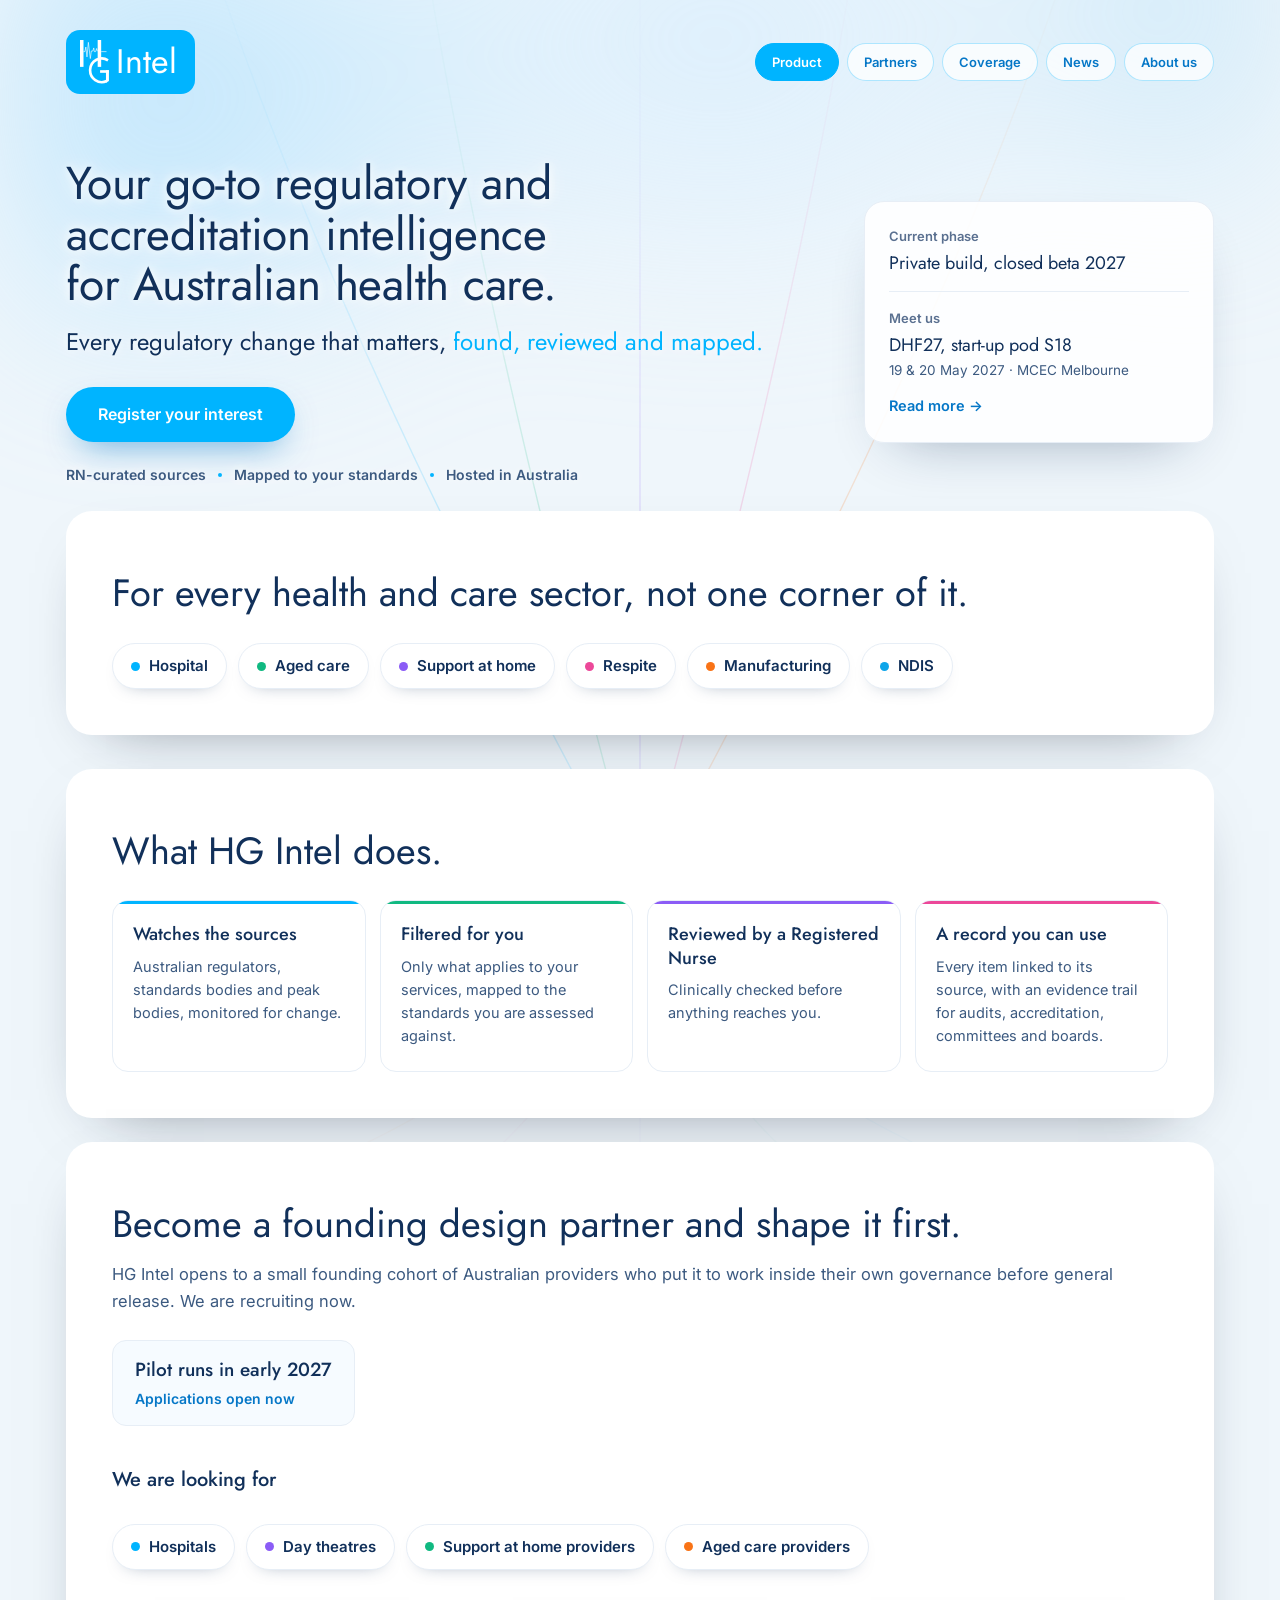
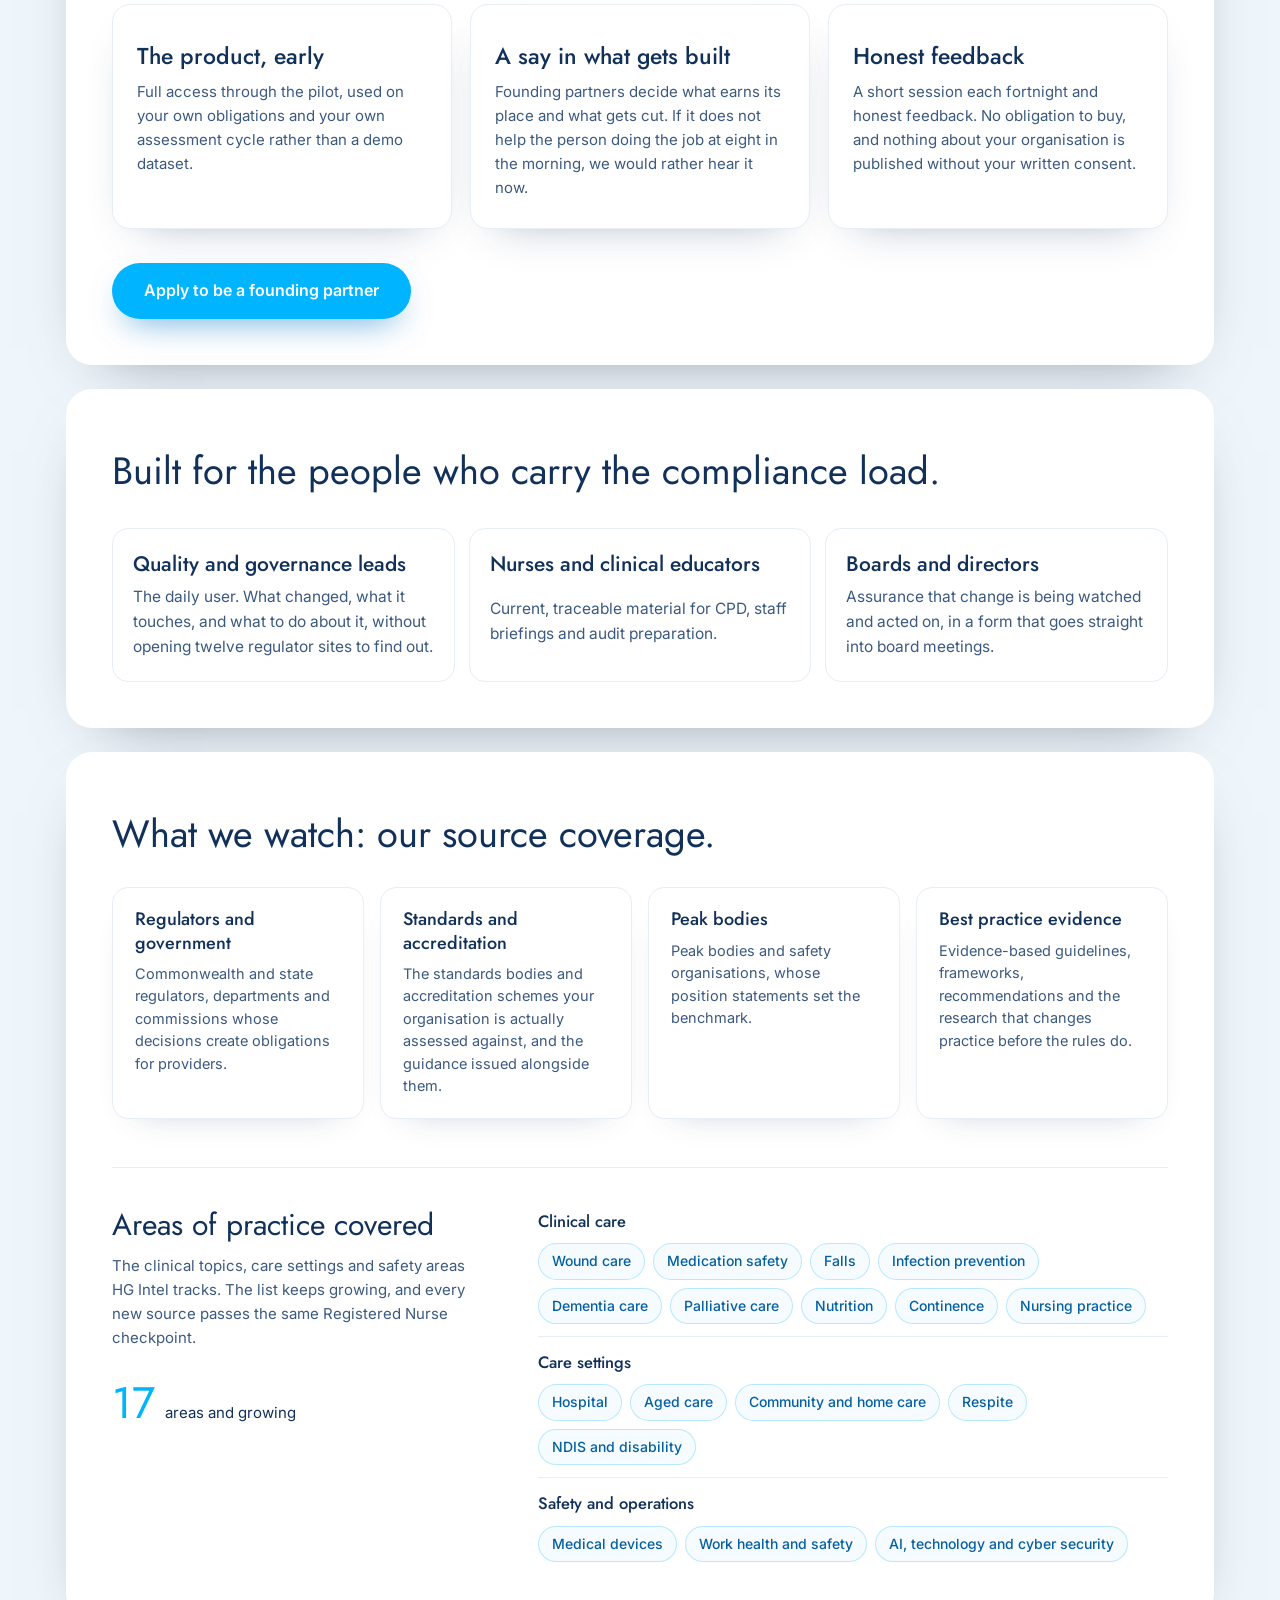
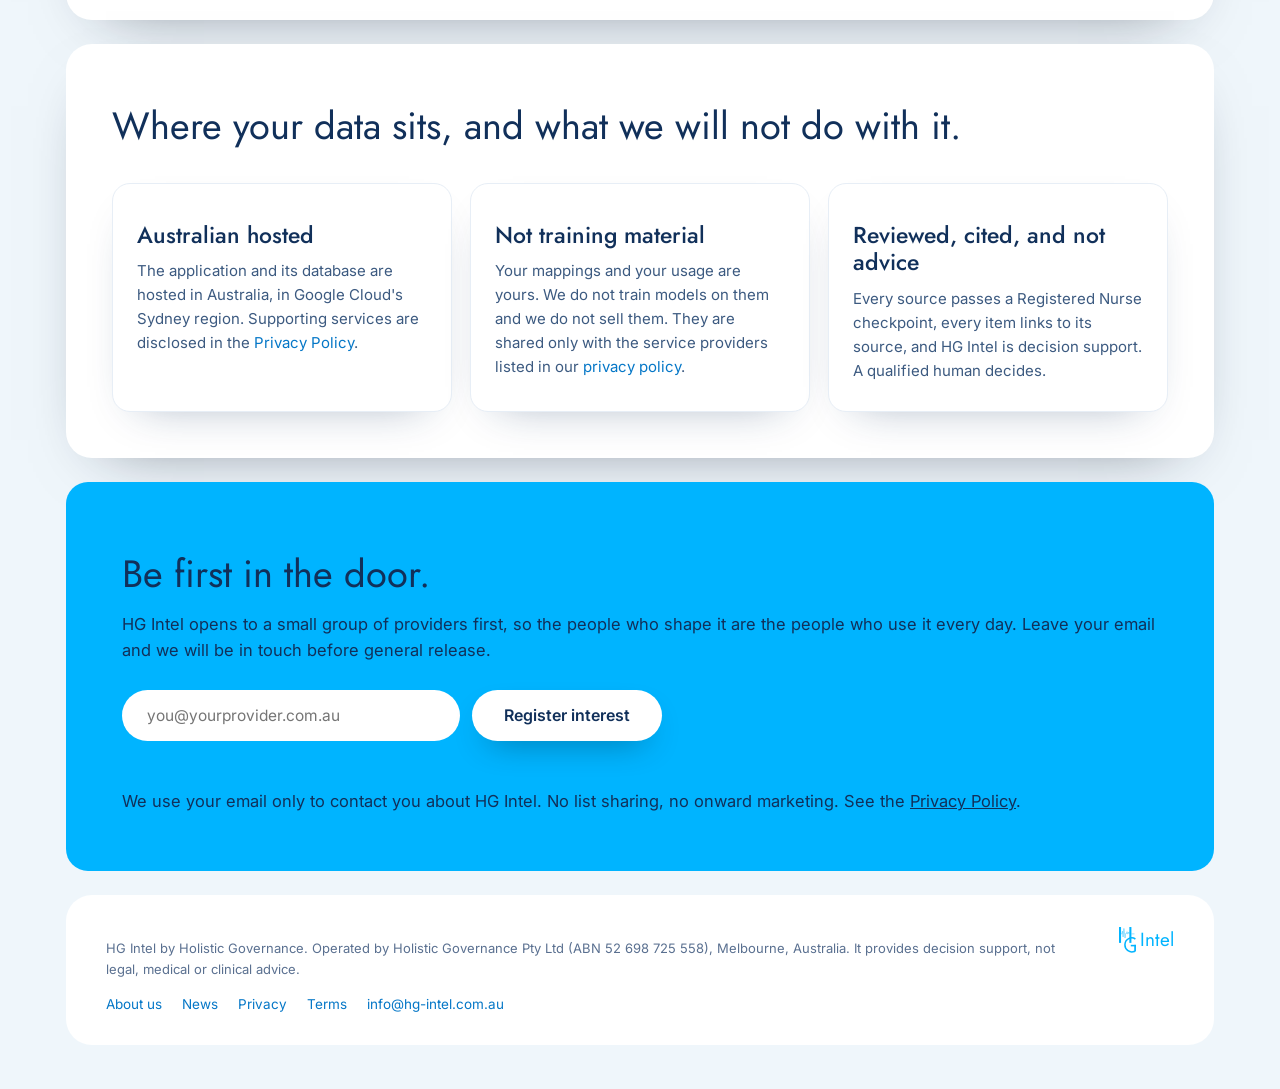
==== commit 690d9f77: "Launch: publish the full HG Intel site" ====
--- a/index.html
+++ b/index.html
@@ -19,11 +19,14 @@
 <meta name="theme-color" content="#0577C7" />
 <link rel="apple-touch-icon" href="apple-touch-icon.png" />
 <script type="application/ld+json">{"@context": "https://schema.org", "@type": "Organization", "name": "HG Intel", "legalName": "Holistic Governance Pty Ltd", "url": "https://hg-intel.com.au/", "logo": "https://hg-intel.com.au/apple-touch-icon.png", "email": "info@hg-intel.com.au", "foundingDate": "2026", "founder": {"@type": "Person", "name": "Naomi Alefelder"}, "address": {"@type": "PostalAddress", "addressLocality": "Melbourne", "addressRegion": "VIC", "addressCountry": "AU"}, "taxID": "52 698 725 558", "description": "Governance intelligence platform for Australian health and care providers."}</script>
-<link rel="icon" href="favicon.svg" />
+<link rel="icon" href="favicon.ico" sizes="48x48" />
+<link rel="icon" type="image/png" sizes="96x96" href="favicon-96.png" />
+<link rel="icon" type="image/png" sizes="192x192" href="favicon-192.png" />
+<link rel="icon" type="image/svg+xml" href="favicon.svg" />
 <link rel="preconnect" href="https://fonts.googleapis.com" />
 <link rel="preconnect" href="https://fonts.gstatic.com" crossorigin />
 <link href="https://fonts.googleapis.com/css2?family=Jost:wght@400;500;600&family=Inter:wght@400;500;600;700&display=swap" rel="stylesheet" />
-<link rel="stylesheet" href="styles.css?v=202610231056" />
+<link rel="stylesheet" href="styles.css?v=202610271756" />
 <style>
 .bg{height:1150px}
 .hero main{position:relative;isolation:isolate}
@@ -106,32 +109,20 @@
 <h2>What HG Intel does.</h2>
 <ul class="feat plain">
 <li>
-<h3>Continuous source monitoring</h3>
-<p>A curated registry of Australian regulators, standards bodies, peak bodies and the evidence base, checked on a regular schedule.</p>
-</li>
-<li>
-<h3>Change detection</h3>
-<p>Changes are picked up from the source itself, so a quiet edit to a page nobody announced is still caught.</p>
-</li>
-<li>
-<h3>Registered Nurse review</h3>
-<p>Every source passes a Registered Nurse checkpoint before anything from it reaches a customer. AI-assisted content is reviewed by a human before it is published, and it is labelled.</p>
-</li>
-<li>
-<h3>Classified for your setting</h3>
-<p>Sources are tagged by the care settings and areas of practice they apply to, so a hospital group and a home care provider do not receive the same undifferentiated list.</p>
-</li>
-<li>
-<h3>Mapped to your standards</h3>
-<p>Change is mapped to the standards and obligations your organisation is actually assessed against.</p>
-</li>
-<li>
-<h3>Linked to its source</h3>
-<p>Every item links to its source document, so you can verify and trust.</p>
+<h3>Watches the sources</h3>
+<p>Australian regulators, standards bodies and peak bodies, monitored for change.</p>
+</li>
+<li>
+<h3>Filtered for you</h3>
+<p>Only what applies to your services, mapped to the standards you are assessed against.</p>
+</li>
+<li>
+<h3>Reviewed by a Registered Nurse</h3>
+<p>Clinically checked before anything reaches you.</p>
 </li>
 <li>
 <h3>A record you can use</h3>
-<p>Acknowledgements and an evidence trail your organisation can take into an assessment or straight into a board meeting.</p>
+<p>Every item linked to its source, with an evidence trail for audits, accreditation, committees and boards.</p>
 </li>
 </ul>
 </section>
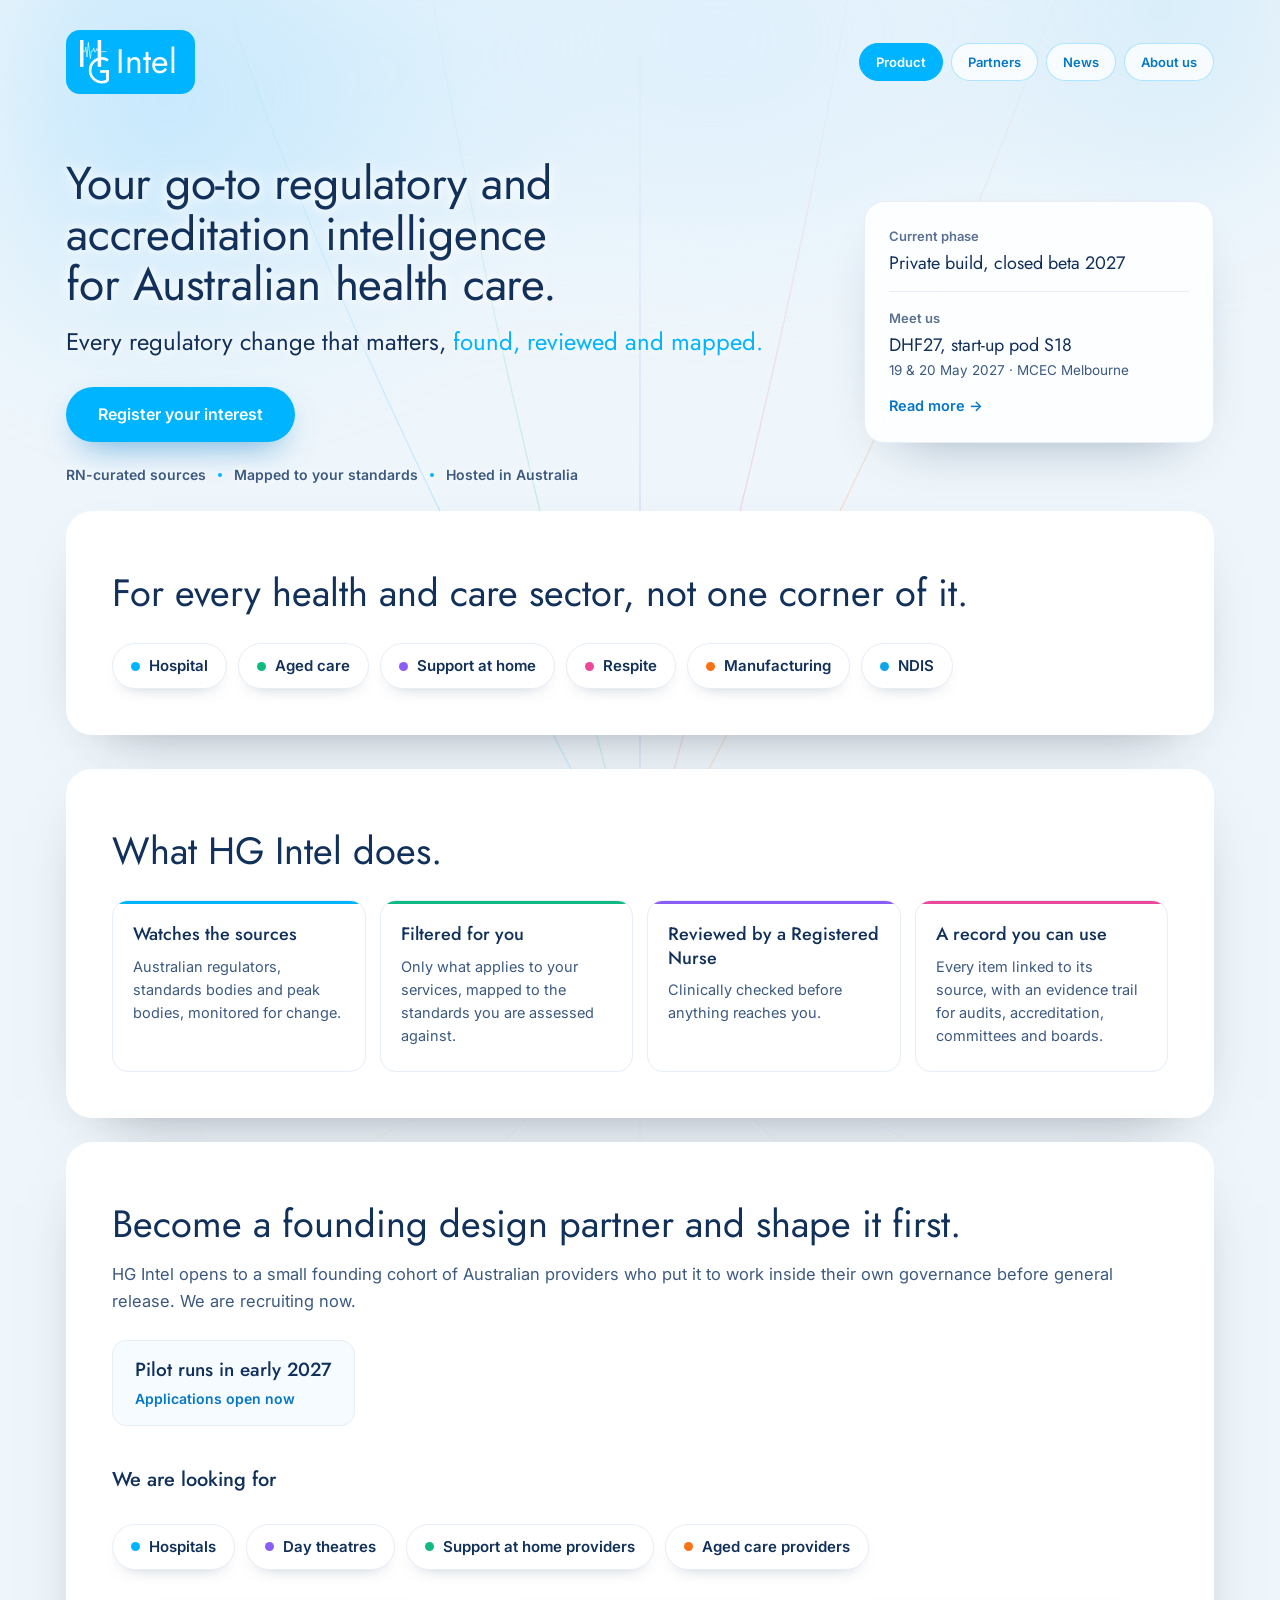
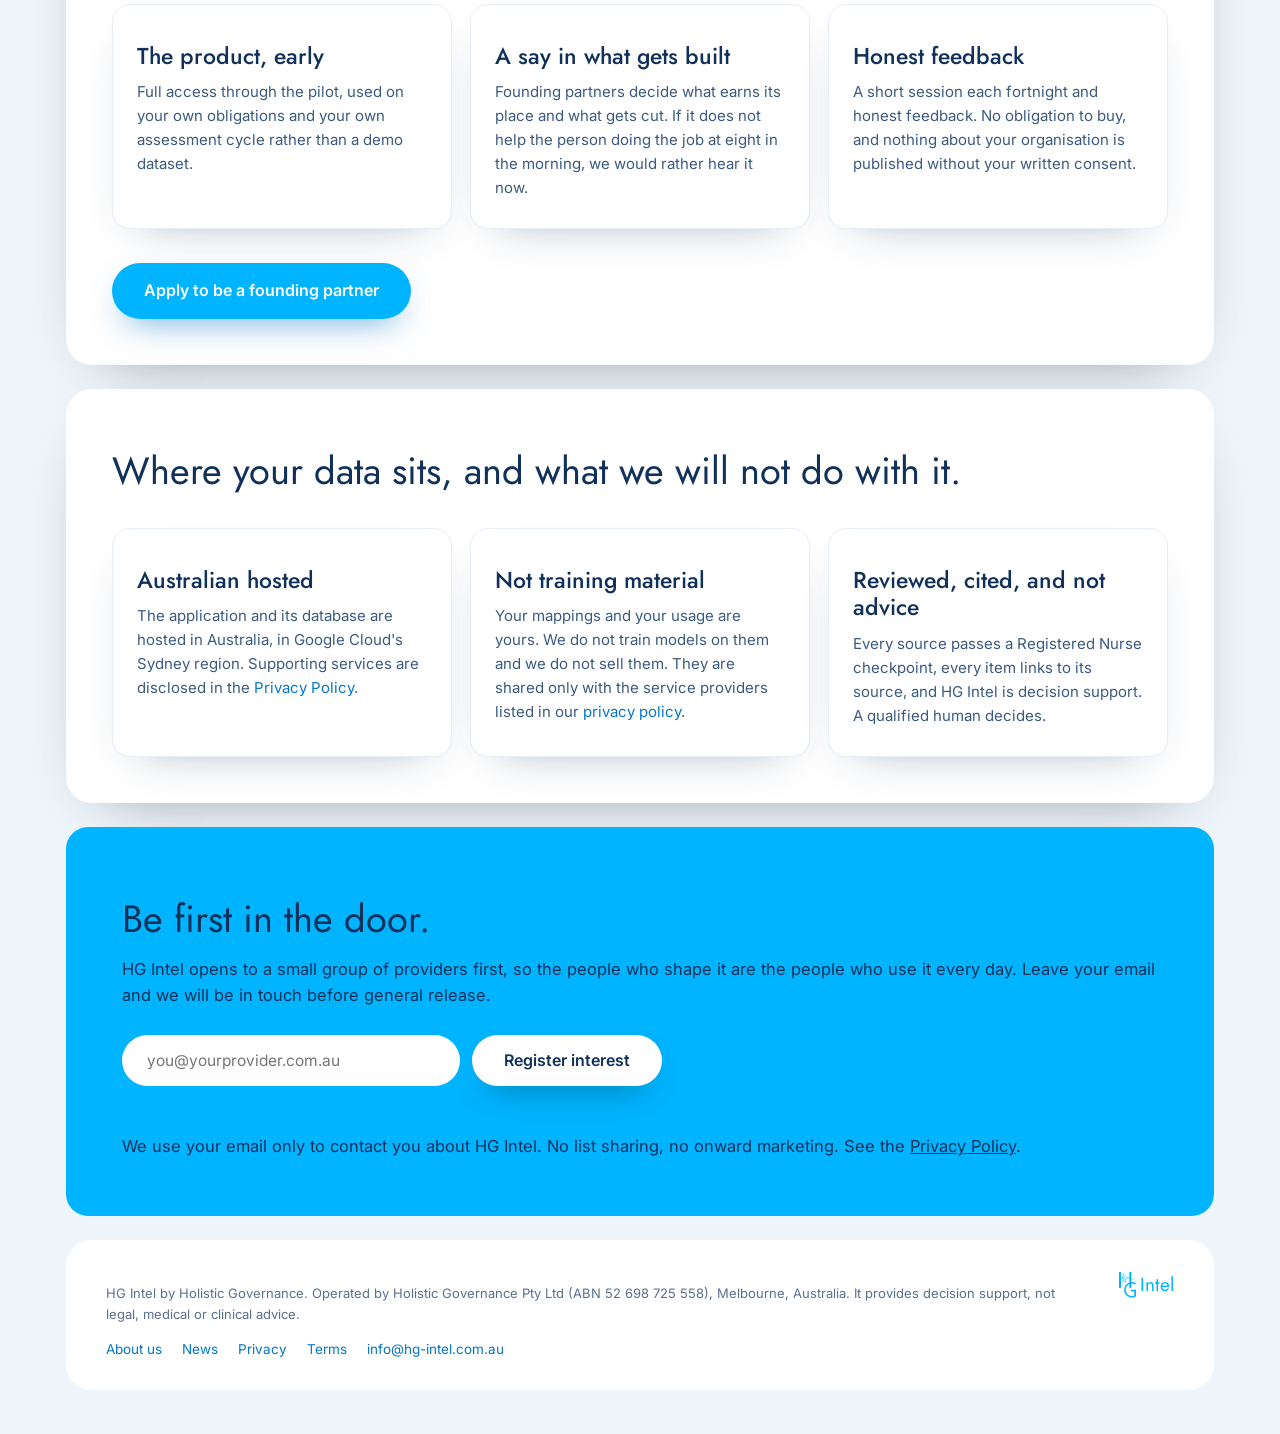
==== commit 7ea42aec: "Launch: publish the full HG Intel site" ====
--- a/index.html
+++ b/index.html
@@ -26,7 +26,7 @@
 <link rel="preconnect" href="https://fonts.googleapis.com" />
 <link rel="preconnect" href="https://fonts.gstatic.com" crossorigin />
 <link href="https://fonts.googleapis.com/css2?family=Jost:wght@400;500;600&family=Inter:wght@400;500;600;700&display=swap" rel="stylesheet" />
-<link rel="stylesheet" href="styles.css?v=202610271756" />
+<link rel="stylesheet" href="styles.css?v=202611111243" />
 <style>
 .bg{height:1150px}
 .hero main{position:relative;isolation:isolate}
@@ -63,7 +63,6 @@
 <nav class="topnav">
 <a href="/" class="here">Product</a>
 <a href="#partners">Partners</a>
-<a href="#coverage">Coverage</a>
 <a href="news.html">News</a>
 <a href="about.html">About us</a>
 </nav>
@@ -158,58 +157,6 @@
 
 <div class="cta" style="margin-top:34px">
 <a class="pill" href="#register">Apply to be a founding partner</a>
-</div>
-</section>
-
-<section id="who">
-<h2>Built for the people who carry the compliance load.</h2>
-<div class="rows">
-<div class="row">
-<h3>Quality and governance leads</h3>
-<p>The daily user. What changed, what it touches, and what to do about it, without opening twelve regulator sites to find out.</p>
-</div>
-<div class="row">
-<h3>Nurses and clinical educators</h3>
-<p>Current, traceable material for CPD, staff briefings and audit preparation.</p>
-</div>
-<div class="row">
-<h3>Boards and directors</h3>
-<p>Assurance that change is being watched and acted on, in a form that goes straight into board meetings.</p>
-</div>
-</div>
-</section>
-
-<section id="coverage">
-<h2>What we watch: our source coverage.</h2>
-<div class="srcs">
-<div class="src">
-<h3>Regulators and government</h3>
-<p>Commonwealth and state regulators, departments and commissions whose decisions create obligations for providers.</p>
-</div>
-<div class="src">
-<h3>Standards and accreditation</h3>
-<p>The standards bodies and accreditation schemes your organisation is actually assessed against, and the guidance issued alongside them.</p>
-</div>
-<div class="src">
-<h3>Peak bodies</h3>
-<p>Peak bodies and safety organisations, whose position statements set the benchmark.</p>
-</div>
-<div class="src">
-<h3>Best practice evidence</h3>
-<p>Evidence-based guidelines, frameworks, recommendations and the research that changes practice before the rules do.</p>
-</div>
-</div>
-<div class="ap">
-<div class="ap-l">
-<h3 class="ap-h">Areas of practice covered</h3>
-<p>The clinical topics, care settings and safety areas HG Intel tracks. The list keeps growing, and every new source passes the same Registered Nurse checkpoint.</p>
-<p class="ap-n"><b>17</b> areas and growing</p>
-</div>
-<div class="ap-r">
-<div class="ap-grp"><p class="ap-lab">Clinical care</p><div class="ap-cl"><span>Wound care</span><span>Medication safety</span><span>Falls</span><span>Infection prevention</span><span>Dementia care</span><span>Palliative care</span><span>Nutrition</span><span>Continence</span><span>Nursing practice</span></div></div>
-<div class="ap-grp"><p class="ap-lab">Care settings</p><div class="ap-cl"><span>Hospital</span><span>Aged care</span><span>Community and home care</span><span>Respite</span><span>NDIS and disability</span></div></div>
-<div class="ap-grp"><p class="ap-lab">Safety and operations</p><div class="ap-cl"><span>Medical devices</span><span>Work health and safety</span><span>AI, technology and cyber security</span></div></div>
-</div>
 </div>
 </section>
 
